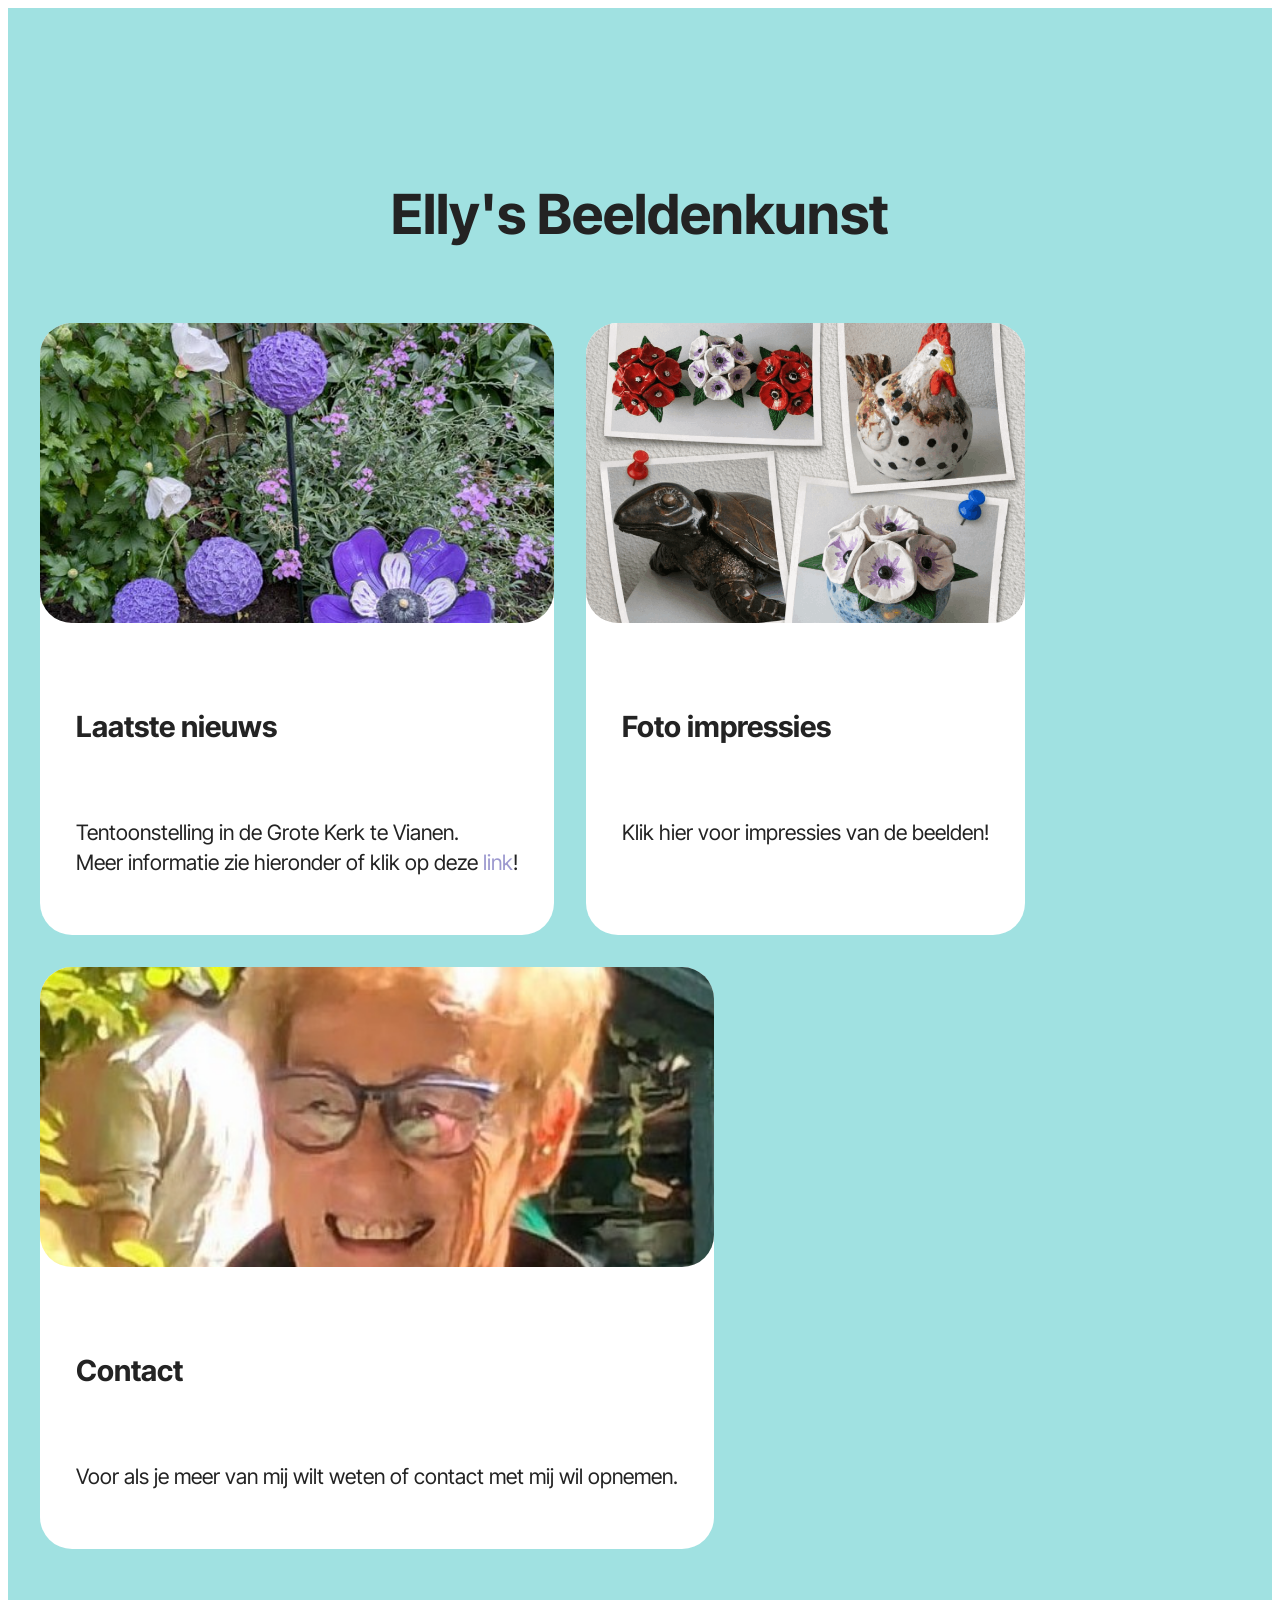
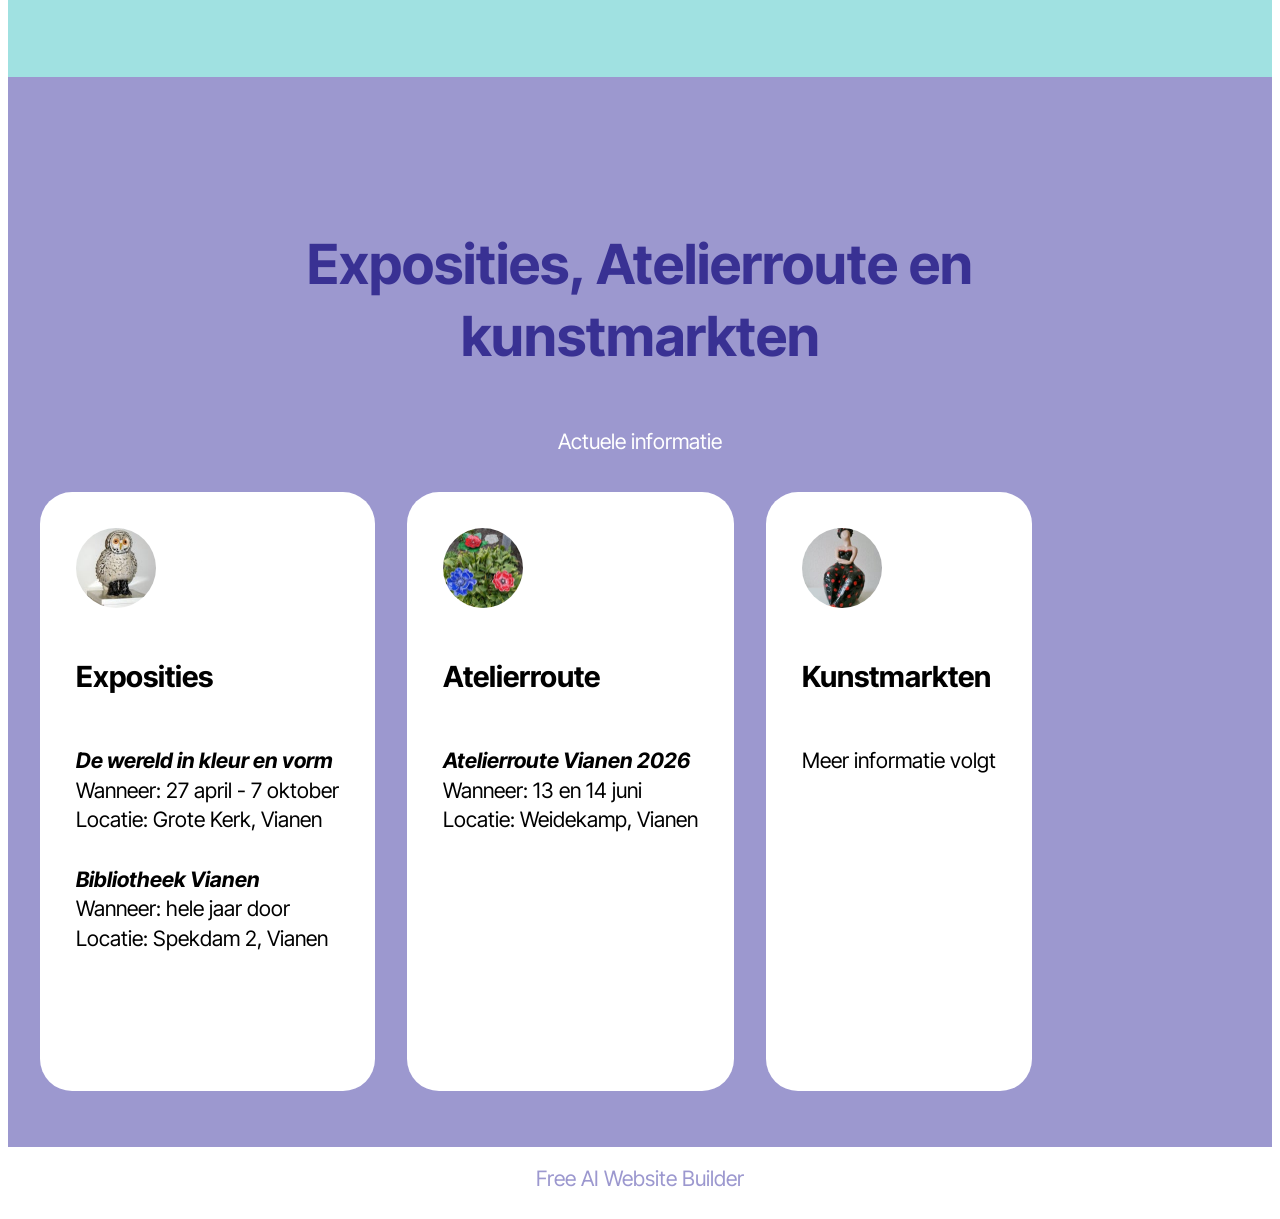
==== index.html @ 4d04e26e "ewebsite" ====
<!DOCTYPE html>
<html  >
<head>
  <!-- Site made with Mobirise Website Builder v6.1.12, https://mobirise.com -->
  <meta charset="UTF-8">
  <meta http-equiv="X-UA-Compatible" content="IE=edge">
  <meta name="generator" content="Mobirise v6.1.12, mobirise.com">
  <meta name="viewport" content="width=device-width, initial-scale=1, minimum-scale=1">
  <link rel="shortcut icon" href="assets/images/logo5.png" type="image/x-icon">
  <meta name="description" content="">
  
  
  <title>Home</title>
  <link rel="stylesheet" href="assets/bootstrap/css/bootstrap.min.css">
  <link rel="stylesheet" href="assets/theme/css/style.css">
  <link rel="preload" href="https://fonts.googleapis.com/css?family=Inter+Tight:100,200,300,400,500,600,700,800,900,100i,200i,300i,400i,500i,600i,700i,800i,900i&display=swap" as="style" onload="this.onload=null;this.rel='stylesheet'">
  <noscript><link rel="stylesheet" href="https://fonts.googleapis.com/css?family=Inter+Tight:100,200,300,400,500,600,700,800,900,100i,200i,300i,400i,500i,600i,700i,800i,900i&display=swap"></noscript>
  <link rel="preload" as="style" href="assets/mobirise/css/mbr-additional.css?v=zKpO6G"><link rel="stylesheet" href="assets/mobirise/css/mbr-additional.css?v=zKpO6G" type="text/css">

  
  
  
</head>
<body>
  
  <section data-bs-version="5.1" class="features6 start cid-vg1WbnvThh" id="features06-0">
	
	
	<div class="container">
		<div class="row justify-content-center">
			<div class="col-12 content-head">
				<div class="mbr-section-head mb-5">
					<h4 class="mbr-section-title mbr-fonts-style align-center mb-0 display-2">
						<strong>Elly's Beeldenkunst</strong></h4>
					
					
				</div>
			</div>
		</div>
		<div class="row">
			<div class="item features-image col-12 col-md-6 col-lg-4">
				<div class="item-wrapper">
					<div class="item-img">
						<img src="assets/images/lkdl9959-600x800.jpg" alt="Exposities, markten en kunstroutes">
					</div>
					<div class="item-content">
						<h5 class="item-title mbr-fonts-style display-5">
							<strong>Laatste nieuws</strong></h5>
						<p class="mbr-text mbr-fonts-style display-7">
							Tentoonstelling in de Grote Kerk te Vianen. <br>Meer informatie zie hieronder of klik op deze <a href="assets/files/Uitnodiging-tentoonstellingGroteKerkVianen2026.pdf" class="text-primary" target="_blank">link</a>!</p>
						
					</div>
				</div>
			</div>
			<div class="item features-image col-12 col-md-6 col-lg-4">
				<div class="item-wrapper">
					<div class="item-img">
						<a href="fotoimpressies.html"><img src="assets/images/collage-815x815.png" alt="Mobirise Website Builder"></a>
					</div>
					<div class="item-content">
						<h5 class="item-title mbr-fonts-style display-5">
							<strong>Foto impressies</strong></h5>
						<p class="mbr-text mbr-fonts-style display-7">
							Klik hier voor impressies van de beelden!</p>
						
					</div>
				</div>
			</div>
			<div class="item features-image col-12 col-md-6 col-lg-4">
				<div class="item-wrapper">
					<div class="item-img">
						<img src="assets/images/elly-1-746x1468.jpeg" alt="Mobirise Website Builder">
					</div>
					<div class="item-content">
						<h5 class="item-title mbr-fonts-style display-5">
							<strong>Contact</strong></h5>
						<p class="mbr-text mbr-fonts-style display-7">
							Voor als je meer van mij wilt weten of contact met mij wil opnemen.<br>
						</p>
						
					</div>
				</div>
			</div>
		</div>
	</div>
</section>

<section data-bs-version="5.1" class="features19 cid-vg1Wrm5xDN" id="features019-2">
	

	
	
	<div class="container">
		<div class="row justify-content-center">
			<div class="col-12 mb-5 content-head">
				<h3 class="mbr-section-title mbr-fonts-style align-center mb-0 display-2"><strong>Exposities, Atelierroute en kunstmarkten</strong></h3>
				<h5 class="mbr-section-subtitle mbr-fonts-style align-center mb-0 mt-4 display-7">Actuele informatie</h5>
			</div>
		</div>
		<div class="row">
			<div class="item features-without-image col-12 col-lg-4 item-mb">
				<div class="item-wrapper">
					<div class="card-box align-left">
						<div class="img-wrapper mb-3">
							<img class="" src="assets/images/uil-nieuw-20110731-1488414669-160x120.jpg" alt="Exposities">
						</div>
						<h5 class="card-title mbr-fonts-style display-5">
							<strong>Exposities</strong></h5>
						<p class="card-text mbr-fonts-style display-7"><strong><em>De wereld in kleur en vorm</em></strong><br>Wanneer: 27 april - 7 oktober<br>Locatie: Grote Kerk, Vianen<br><br><strong><em>Bibliotheek Vianen
</em></strong><br>Wanneer: hele jaar door<br>Locatie: Spekdam 2, Vianen</p>
					</div>
				</div>
			</div>
			<div class="item features-without-image col-12 col-lg-4 item-mb">
				<div class="item-wrapper">
					<div class="card-box align-left">
						<div class="img-wrapper mb-3">
							<img class="" src="assets/images/kfmj1728-160x213.jpg" alt="Atelierroute">
						</div>
						<h5 class="card-title mbr-fonts-style display-5">
							<strong>Atelierroute</strong></h5>
						<p class="card-text mbr-fonts-style display-7"><strong><em>
							Atelierroute Vianen 2026<br></em></strong>Wanneer: 13 en 14 juni<br>Locatie: Weidekamp, Vianen</p>
					</div>
				</div>
			</div>
			<div class="item features-without-image col-12 col-lg-4 item-mb">
				<div class="item-wrapper">
					<div class="card-box align-left">
						<div class="img-wrapper mb-3">
							<img class="" src="assets/images/2014-02-102010.40.00-1-160x206.jpg" alt="Kunstmarkten">
						</div>
						<h5 class="card-title mbr-fonts-style display-5">
							<strong>Kunstmarkten</strong></h5>
						<p class="card-text mbr-fonts-style display-7">Meer informatie volgt</p>
					</div>
				</div>
			</div>
		</div>
	</div>
</section><section class="display-7" style="padding: 0;align-items: center;justify-content: center;flex-wrap: wrap;    align-content: center;display: flex;position: relative;height: 4rem;"><a href="https://mobiri.se/" style="flex: 1 1;height: 4rem;position: absolute;width: 100%;z-index: 1;"><img alt="" style="height: 4rem;" src="[data-uri]"></a><p style="margin: 0;text-align: center;" class="display-7">&#8204;</p><a style="z-index:1" href="https://mobirise.com/builder/ai-website-builder.html">Free AI Website Builder</a></section><script src="assets/bootstrap/js/bootstrap.bundle.min.js"></script>  <script src="assets/smoothscroll/smooth-scroll.js"></script>  <script src="assets/ytplayer/index.js"></script>  <script src="assets/theme/js/script.js"></script>  
  
  
</body>
</html>
---- assets/theme/css/style.css ----
@charset "UTF-8";
section {
  background-color: #ffffff;
}

body {
  font-style: normal;
  line-height: 1.5;
  font-weight: 400;
  color: #232323;
  position: relative;
}

button {
  background-color: transparent;
  border-color: transparent;
}

.embla__button,
.carousel-control {
  background-color: #edefea !important;
  opacity: 0.8 !important;
  color: #464845 !important;
  border-color: #edefea !important;
}

.carousel .close,
.modalWindow .close {
  background-color: #edefea !important;
  color: #464845 !important;
  border-color: #edefea !important;
  opacity: 0.8 !important;
}

.carousel .close:hover,
.modalWindow .close:hover {
  opacity: 1 !important;
}

.carousel-indicators li {
  background-color: #edefea !important;
  border: 2px solid #464845 !important;
}

.carousel-indicators li:hover,
.carousel-indicators li:active {
  opacity: 0.8 !important;
}

.embla__button:hover,
.carousel-control:hover {
  background-color: #edefea !important;
  opacity: 1 !important;
}

.modalWindow-video-container {
  height: 80%;
}

section,
.container,
.container-fluid {
  position: relative;
  word-wrap: break-word;
}

a.mbr-iconfont:hover {
  text-decoration: none;
}

.article .lead p,
.article .lead ul,
.article .lead ol,
.article .lead pre,
.article .lead blockquote {
  margin-bottom: 0;
}

a {
  font-style: normal;
  font-weight: 400;
  cursor: pointer;
}
a, a:hover {
  text-decoration: none;
}

.mbr-section-title {
  font-style: normal;
  line-height: 1.3;
}

.mbr-section-subtitle {
  line-height: 1.3;
}

.mbr-text {
  font-style: normal;
  line-height: 1.7;
}

h1,
h2,
h3,
h4,
h5,
h6,
.display-1,
.display-2,
.display-4,
.display-5,
.display-7,
span,
p,
a {
  line-height: 1;
  word-break: break-word;
  word-wrap: break-word;
  font-weight: 400;
}

b,
strong {
  font-weight: bold;
}

input:-webkit-autofill, input:-webkit-autofill:hover, input:-webkit-autofill:focus, input:-webkit-autofill:active {
  transition-delay: 9999s;
  -webkit-transition-property: background-color, color;
  transition-property: background-color, color;
}

textarea[type=hidden] {
  display: none;
}

section {
  background-position: 50% 50%;
  background-repeat: no-repeat;
  background-size: cover;
}
section .mbr-background-video,
section .mbr-background-video-preview {
  position: absolute;
  bottom: 0;
  left: 0;
  right: 0;
  top: 0;
}

.hidden {
  visibility: hidden;
}

.mbr-z-index20 {
  z-index: 20;
}

/*! Base colors */
.mbr-white {
  color: #ffffff;
}

.mbr-black {
  color: #111111;
}

.mbr-bg-white {
  background-color: #ffffff;
}

.mbr-bg-black {
  background-color: #000000;
}

/*! Text-aligns */
.align-left {
  text-align: left;
}

.align-center {
  text-align: center;
}

.align-right {
  text-align: right;
}

/*! Font-weight  */
.mbr-light {
  font-weight: 300;
}

.mbr-regular {
  font-weight: 400;
}

.mbr-semibold {
  font-weight: 500;
}

.mbr-bold {
  font-weight: 700;
}

/*! Media  */
.media-content {
  flex-basis: 100%;
}

.media-container-row {
  display: flex;
  flex-direction: row;
  flex-wrap: wrap;
  justify-content: center;
  align-content: center;
  align-items: start;
}
.media-container-row .media-size-item {
  width: 400px;
}

.media-container-column {
  display: flex;
  flex-direction: column;
  flex-wrap: wrap;
  justify-content: center;
  align-content: center;
  align-items: stretch;
}
.media-container-column > * {
  width: 100%;
}

@media (min-width: 992px) {
  .media-container-row {
    flex-wrap: nowrap;
  }
}
figure {
  margin-bottom: 0;
  overflow: hidden;
}

figure[mbr-media-size] {
  transition: width 0.1s;
}

img,
iframe {
  display: block;
  width: 100%;
}

.card {
  background-color: transparent;
  border: none;
}

.card-box {
  width: 100%;
}

.card-img {
  text-align: center;
  flex-shrink: 0;
  -webkit-flex-shrink: 0;
}

.media {
  max-width: 100%;
  margin: 0 auto;
}

.mbr-figure {
  align-self: center;
}

.media-container > div {
  max-width: 100%;
}

.mbr-figure img,
.card-img img {
  width: 100%;
}

@media (max-width: 991px) {
  .media-size-item {
    width: auto !important;
  }
  .media {
    width: auto;
  }
  .mbr-figure {
    width: 100% !important;
  }
}
/*! Buttons */
.mbr-section-btn {
  margin-left: -0.6rem;
  margin-right: -0.6rem;
  font-size: 0;
}

.btn {
  font-weight: 600;
  border-width: 1px;
  font-style: normal;
  margin: 0.6rem 0.6rem;
  white-space: normal;
  transition: all 0.2s ease-in-out;
  display: inline-flex;
  align-items: center;
  justify-content: center;
  word-break: break-word;
}

.btn-sm {
  font-weight: 600;
  letter-spacing: 0px;
  transition: all 0.3s ease-in-out;
}

.btn-md {
  font-weight: 600;
  letter-spacing: 0px;
  transition: all 0.3s ease-in-out;
}

.btn-lg {
  font-weight: 600;
  letter-spacing: 0px;
  transition: all 0.3s ease-in-out;
}

.btn-form {
  margin: 0;
}
.btn-form:hover {
  cursor: pointer;
}

nav .mbr-section-btn {
  margin-left: 0rem;
  margin-right: 0rem;
}

/*! Btn icon margin */
.btn .mbr-iconfont,
.btn.btn-sm .mbr-iconfont {
  order: 1;
  cursor: pointer;
  margin-left: 0.5rem;
  vertical-align: sub;
}

.btn.btn-md .mbr-iconfont,
.btn.btn-md .mbr-iconfont {
  margin-left: 0.8rem;
}

.mbr-regular {
  font-weight: 400;
}

.mbr-semibold {
  font-weight: 500;
}

.mbr-bold {
  font-weight: 700;
}

[type=submit] {
  -webkit-appearance: none;
}

/*! Full-screen */
.mbr-fullscreen .mbr-overlay {
  min-height: 100vh;
}

.mbr-fullscreen {
  display: flex;
  display: -moz-flex;
  display: -ms-flex;
  display: -o-flex;
  align-items: center;
  min-height: 100vh;
  padding-top: 3rem;
  padding-bottom: 3rem;
}

/*! Map */
.map {
  height: 25rem;
  position: relative;
}
.map iframe {
  width: 100%;
  height: 100%;
}

/*! Scroll to top arrow */
.mbr-arrow-up {
  bottom: 25px;
  right: 90px;
  position: fixed;
  text-align: right;
  z-index: 5000;
  color: #ffffff;
  font-size: 22px;
}

.mbr-arrow-up a {
  background: rgba(0, 0, 0, 0.2);
  border-radius: 50%;
  color: #fff;
  display: inline-block;
  height: 60px;
  width: 60px;
  border: 2px solid #fff;
  outline-style: none !important;
  position: relative;
  text-decoration: none;
  transition: all 0.3s ease-in-out;
  cursor: pointer;
  text-align: center;
}
.mbr-arrow-up a:hover {
  background-color: rgba(0, 0, 0, 0.4);
}
.mbr-arrow-up a i {
  line-height: 60px;
}

.mbr-arrow-up-icon {
  display: block;
  color: #fff;
}

.mbr-arrow-up-icon::before {
  content: "›";
  display: inline-block;
  font-family: serif;
  font-size: 22px;
  line-height: 1;
  font-style: normal;
  position: relative;
  top: 6px;
  left: -4px;
  transform: rotate(-90deg);
}

/*! Arrow Down */
.mbr-arrow {
  position: absolute;
  bottom: 45px;
  left: 50%;
  width: 60px;
  height: 60px;
  cursor: pointer;
  background-color: rgba(80, 80, 80, 0.5);
  border-radius: 50%;
  transform: translateX(-50%);
}
@media (max-width: 767px) {
  .mbr-arrow {
    display: none;
  }
}
.mbr-arrow > a {
  display: inline-block;
  text-decoration: none;
  outline-style: none;
  animation: arrowdown 1.7s ease-in-out infinite;
  color: #ffffff;
}
.mbr-arrow > a > i {
  position: absolute;
  top: -2px;
  left: 15px;
  font-size: 2rem;
}

#scrollToTop a i::before {
  content: "";
  position: absolute;
  display: block;
  border-bottom: 2.5px solid #fff;
  border-left: 2.5px solid #fff;
  width: 27.8%;
  height: 27.8%;
  left: 50%;
  top: 51%;
  transform: translateY(-30%) translateX(-50%) rotate(135deg);
}

@keyframes arrowdown {
  0% {
    transform: translateY(0px);
  }
  50% {
    transform: translateY(-5px);
  }
  100% {
    transform: translateY(0px);
  }
}
@media (max-width: 500px) {
  .mbr-arrow-up {
    left: 0;
    right: 0;
    text-align: center;
  }
}
/*Gradients animation*/
@keyframes gradient-animation {
  from {
    background-position: 0% 100%;
    animation-timing-function: ease-in-out;
  }
  to {
    background-position: 100% 0%;
    animation-timing-function: ease-in-out;
  }
}
.bg-gradient {
  background-size: 200% 200%;
  animation: gradient-animation 5s infinite alternate;
  -webkit-animation: gradient-animation 5s infinite alternate;
}

.menu .navbar-brand {
  display: -webkit-flex;
}
.menu .navbar-brand span {
  display: flex;
  display: -webkit-flex;
}
.menu .navbar-brand .navbar-caption-wrap {
  display: -webkit-flex;
}
.menu .navbar-brand .navbar-logo img {
  display: -webkit-flex;
  width: auto;
}
@media (min-width: 768px) and (max-width: 991px) {
  .menu .navbar-toggleable-sm .navbar-nav {
    display: -ms-flexbox;
  }
}
@media (max-width: 991px) {
  .menu .navbar-collapse {
    max-height: 93.5vh;
  }
  .menu .navbar-collapse.show {
    overflow: auto;
  }
}
@media (min-width: 992px) {
  .menu .navbar-nav.nav-dropdown {
    display: -webkit-flex;
  }
  .menu .navbar-toggleable-sm .navbar-collapse {
    display: -webkit-flex !important;
  }
  .menu .collapsed .navbar-collapse {
    max-height: 93.5vh;
  }
  .menu .collapsed .navbar-collapse.show {
    overflow: auto;
  }
}
@media (max-width: 767px) {
  .menu .navbar-collapse {
    max-height: 80vh;
  }
}

.nav-link .mbr-iconfont {
  margin-right: 0.5rem;
}

.navbar {
  display: -webkit-flex;
  -webkit-flex-wrap: wrap;
  -webkit-align-items: center;
  -webkit-justify-content: space-between;
}

.navbar-collapse {
  -webkit-flex-basis: 100%;
  -webkit-flex-grow: 1;
  -webkit-align-items: center;
}

.nav-dropdown .link {
  padding: 0.667em 1.667em !important;
  margin: 0 !important;
}

.nav {
  display: -webkit-flex;
  -webkit-flex-wrap: wrap;
}

.row {
  display: -webkit-flex;
  -webkit-flex-wrap: wrap;
}

.justify-content-center {
  -webkit-justify-content: center;
}

.form-inline {
  display: -webkit-flex;
}

.card-wrapper {
  -webkit-flex: 1;
}

.carousel-control {
  z-index: 10;
  display: -webkit-flex;
}

.carousel-controls {
  display: -webkit-flex;
}

.media {
  display: -webkit-flex;
}

.form-group:focus {
  outline: none;
}

.jq-selectbox__select {
  padding: 7px 0;
  position: relative;
}

.jq-selectbox__dropdown {
  overflow: hidden;
  border-radius: 10px;
  position: absolute;
  top: 100%;
  left: 0 !important;
  width: 100% !important;
}

.jq-selectbox__trigger-arrow {
  right: 0;
  transform: translateY(-50%);
}

.jq-selectbox li {
  padding: 1.07em 0.5em;
}

input[type=range] {
  padding-left: 0 !important;
  padding-right: 0 !important;
}

.modal-dialog,
.modal-content {
  height: 100%;
}

.modal-dialog .carousel-inner {
  height: calc(100vh - 1.75rem);
}
@media (max-width: 575px) {
  .modal-dialog .carousel-inner {
    height: calc(100vh - 1rem);
  }
}

.carousel-item {
  text-align: center;
}

.carousel-item img {
  margin: auto;
}

.navbar-toggler {
  align-self: flex-start;
  padding: 0.25rem 0.75rem;
  font-size: 1.25rem;
  line-height: 1;
  background: transparent;
  border: 1px solid transparent;
  border-radius: 0.25rem;
}

.navbar-toggler:focus,
.navbar-toggler:hover {
  text-decoration: none;
  box-shadow: none;
}

.navbar-toggler-icon {
  display: inline-block;
  width: 1.5em;
  height: 1.5em;
  vertical-align: middle;
  content: "";
  background: no-repeat center center;
  background-size: 100% 100%;
}

.navbar-toggler-left {
  position: absolute;
  left: 1rem;
}

.navbar-toggler-right {
  position: absolute;
  right: 1rem;
}

.card-img {
  width: auto;
}

.menu .navbar.collapsed:not(.beta-menu) {
  flex-direction: column;
}

.carousel-item.active,
.carousel-item-next,
.carousel-item-prev {
  display: flex;
}

.note-air-layout .dropup .dropdown-menu,
.note-air-layout .navbar-fixed-bottom .dropdown .dropdown-menu {
  bottom: initial !important;
}

html,
body {
  height: auto;
  min-height: 100vh;
}

.dropup .dropdown-toggle::after {
  display: none;
}

.form-asterisk {
  font-family: initial;
  position: absolute;
  top: -2px;
  font-weight: normal;
}

.form-control-label {
  position: relative;
  cursor: pointer;
  margin-bottom: 0.357em;
  padding: 0;
}

.alert {
  color: #ffffff;
  border-radius: 0;
  border: 0;
  font-size: 1.1rem;
  line-height: 1.5;
  margin-bottom: 1.875rem;
  padding: 1.25rem;
  position: relative;
  text-align: center;
}
.alert.alert-form::after {
  background-color: inherit;
  bottom: -7px;
  content: "";
  display: block;
  height: 14px;
  left: 50%;
  margin-left: -7px;
  position: absolute;
  transform: rotate(45deg);
  width: 14px;
}

.form-control {
  background-color: #ffffff;
  background-clip: border-box;
  color: #232323;
  line-height: 1rem !important;
  height: auto;
  padding: 1.2rem 2rem;
  transition: border-color 0.25s ease 0s;
  border: 1px solid transparent !important;
  border-radius: 4px;
  box-shadow: rgba(0, 0, 0, 0.07) 0px 1px 1px 0px, rgba(0, 0, 0, 0.07) 0px 1px 3px 0px, rgba(0, 0, 0, 0.03) 0px 0px 0px 1px;
}
.form-active .form-control:invalid {
  border-color: red;
}

.row > * {
  padding-right: 1rem;
  padding-left: 1rem;
}

form .row {
  margin-left: -0.6rem;
  margin-right: -0.6rem;
}
form .row [class*=col] {
  padding-left: 0.6rem;
  padding-right: 0.6rem;
}

form .mbr-section-btn {
  padding-left: 0.6rem;
  padding-right: 0.6rem;
}

form .form-check-input {
  margin-top: 0.5;
}

textarea.form-control {
  line-height: 1.5rem !important;
}

.form-group {
  margin-bottom: 1.2rem;
}

.form-control,
form .btn {
  min-height: 48px;
}

.gdpr-block label span.textGDPR input[name=gdpr] {
  top: 7px;
}

.form-control:focus {
  box-shadow: none;
}

:focus {
  outline: none;
}

.mbr-overlay {
  background-color: #000;
  bottom: 0;
  left: 0;
  opacity: 0.5;
  position: absolute;
  right: 0;
  top: 0;
  z-index: 0;
  pointer-events: none;
}

blockquote {
  font-style: italic;
  padding: 3rem;
  font-size: 1.09rem;
  position: relative;
  border-left: 3px solid;
}

ul,
ol,
pre,
blockquote {
  margin-bottom: 2.3125rem;
}

.mt-4 {
  margin-top: 2rem !important;
}

.mb-4 {
  margin-bottom: 2rem !important;
}

.container,
.container-fluid {
  padding-left: 16px;
  padding-right: 16px;
}

.row {
  margin-left: -16px;
  margin-right: -16px;
}
.row > [class*=col] {
  padding-left: 16px;
  padding-right: 16px;
}

@media (min-width: 992px) {
  .container-fluid {
    padding-left: 32px;
    padding-right: 32px;
  }
}
@media (max-width: 991px) {
  .mbr-container {
    padding-left: 16px;
    padding-right: 16px;
  }
}
.app-video-wrapper > img {
  opacity: 1;
}

.app-video-wrapper {
  background: transparent;
}

.item {
  position: relative;
}

.dropdown-menu .dropdown-menu {
  left: 100%;
}

.dropdown-item + .dropdown-menu {
  display: none;
}

.dropdown-item:hover + .dropdown-menu,
.dropdown-menu:hover {
  display: block;
}

@media (min-aspect-ratio: 16/9) {
  .mbr-video-foreground {
    height: 300% !important;
    top: -100% !important;
  }
}
@media (max-aspect-ratio: 16/9) {
  .mbr-video-foreground {
    width: 300% !important;
    left: -100% !important;
  }
}.engine {
	position: absolute;
	text-indent: -2400px;
	text-align: center;
	padding: 0;
	top: 0;
	left: -2400px;
}
---- assets/mobirise/css/mbr-additional.css ----
.btn {
  border-width: 2px;
}
img,
.card-wrap,
.card-wrapper,
.video-wrapper,
.mbr-figure iframe,
.google-map iframe,
.slide-content,
.plan,
.card,
.item-wrapper,
.item-wrapper .mbr-overlay {
  border-radius: 2rem !important;
}
.video-wrapper {
  overflow: hidden;
}
body {
  font-family: Inter Tight;
}
.display-1 {
  font-family: 'Inter Tight', sans-serif;
  font-size: 5rem;
  line-height: 1;
}
.display-1 > .mbr-iconfont {
  font-size: 6.25rem;
}
.display-2 {
  font-family: 'Inter Tight', sans-serif;
  font-size: 4rem;
  line-height: 1;
}
.display-2 > .mbr-iconfont {
  font-size: 5rem;
}
.display-4 {
  font-family: 'Inter Tight', sans-serif;
  font-size: 1.4rem;
  line-height: 1.5;
}
.display-4 > .mbr-iconfont {
  font-size: 1.75rem;
}
.display-5 {
  font-family: 'Inter Tight', sans-serif;
  font-size: 2rem;
  line-height: 1.5;
}
.display-5 > .mbr-iconfont {
  font-size: 2.5rem;
}
.display-7 {
  font-family: 'Inter Tight', sans-serif;
  font-size: 1.4rem;
  line-height: 1.3;
}
.display-7 > .mbr-iconfont {
  font-size: 1.75rem;
}
/* ---- Fluid typography for mobile devices ---- */
/* 1.4 - font scale ratio ( bootstrap == 1.42857 ) */
/* 100vw - current viewport width */
/* (48 - 20)  48 == 48rem == 768px, 20 == 20rem == 320px(minimal supported viewport) */
/* 0.65 - min scale variable, may vary */
@media (max-width: 992px) {
  .display-1 {
    font-size: 4rem;
  }
}
@media (max-width: 768px) {
  .display-1 {
    font-size: 3.5rem;
    font-size: calc( 2.4rem + (5 - 2.4) * ((100vw - 20rem) / (48 - 20)));
    line-height: calc( 1.1 * (2.4rem + (5 - 2.4) * ((100vw - 20rem) / (48 - 20))));
  }
  .display-2 {
    font-size: 3.2rem;
    font-size: calc( 2.05rem + (4 - 2.05) * ((100vw - 20rem) / (48 - 20)));
    line-height: calc( 1.3 * (2.05rem + (4 - 2.05) * ((100vw - 20rem) / (48 - 20))));
  }
  .display-4 {
    font-size: 1.12rem;
    font-size: calc( 1.14rem + (1.4 - 1.14) * ((100vw - 20rem) / (48 - 20)));
    line-height: calc( 1.4 * (1.14rem + (1.4 - 1.14) * ((100vw - 20rem) / (48 - 20))));
  }
  .display-5 {
    font-size: 1.6rem;
    font-size: calc( 1.35rem + (2 - 1.35) * ((100vw - 20rem) / (48 - 20)));
    line-height: calc( 1.4 * (1.35rem + (2 - 1.35) * ((100vw - 20rem) / (48 - 20))));
  }
  .display-7 {
    font-size: 1.12rem;
    font-size: calc( 1.14rem + (1.4 - 1.14) * ((100vw - 20rem) / (48 - 20)));
    line-height: calc( 1.4 * (1.14rem + (1.4 - 1.14) * ((100vw - 20rem) / (48 - 20))));
  }
}
@media (min-width: 992px) and (max-width: 1400px) {
  .display-1 {
    font-size: 3.5rem;
    font-size: calc( 2.4rem + (5 - 2.4) * ((100vw - 62rem) / (87 - 62)));
    line-height: calc( 1.1 * (2.4rem + (5 - 2.4) * ((100vw - 62rem) / (87 - 62))));
  }
  .display-2 {
    font-size: 3.2rem;
    font-size: calc( 2.05rem + (4 - 2.05) * ((100vw - 62rem) / (87 - 62)));
    line-height: calc( 1.3 * (2.05rem + (4 - 2.05) * ((100vw - 62rem) / (87 - 62))));
  }
  .display-4 {
    font-size: 1.12rem;
    font-size: calc( 1.14rem + (1.4 - 1.14) * ((100vw - 62rem) / (87 - 62)));
    line-height: calc( 1.4 * (1.14rem + (1.4 - 1.14) * ((100vw - 62rem) / (87 - 62))));
  }
  .display-5 {
    font-size: 1.6rem;
    font-size: calc( 1.35rem + (2 - 1.35) * ((100vw - 62rem) / (87 - 62)));
    line-height: calc( 1.4 * (1.35rem + (2 - 1.35) * ((100vw - 62rem) / (87 - 62))));
  }
  .display-7 {
    font-size: 1.12rem;
    font-size: calc( 1.14rem + (1.4 - 1.14) * ((100vw - 62rem) / (87 - 62)));
    line-height: calc( 1.4 * (1.14rem + (1.4 - 1.14) * ((100vw - 62rem) / (87 - 62))));
  }
}
/* Buttons */
.btn {
  padding: 1.25rem 2rem;
  border-radius: 4px;
}
@media (max-width: 767px) {
  .btn {
    padding: 0.75rem 1.5rem;
  }
}
.btn-sm {
  padding: 0.6rem 1.2rem;
  border-radius: 4px;
}
.btn-md {
  padding: 0.6rem 1.2rem;
  border-radius: 4px;
}
.btn-lg {
  padding: 1.25rem 2rem;
  border-radius: 4px;
}
.bg-primary {
  background-color: #9c98cf !important;
}
.bg-success {
  background-color: #3a341c !important;
}
.bg-info {
  background-color: #320707 !important;
}
.bg-warning {
  background-color: #a0e2e1 !important;
}
.bg-danger {
  background-color: #ffea64 !important;
}
.btn-primary,
.btn-primary:active {
  background-color: #9c98cf !important;
  border-color: #9c98cf !important;
  color: #ffffff !important;
  box-shadow: none;
}
.btn-primary:hover,
.btn-primary:focus,
.btn-primary.focus,
.btn-primary.active {
  color: inherit;
  background-color: #bdbbdf !important;
  border-color: #bdbbdf !important;
  box-shadow: none;
}
.btn-primary.disabled,
.btn-primary:disabled {
  color: #ffffff !important;
  background-color: #bdbbdf !important;
  border-color: #bdbbdf !important;
}
.btn-secondary,
.btn-secondary:active {
  background-color: #ffd7ef !important;
  border-color: #ffd7ef !important;
  color: #d70081 !important;
  box-shadow: none;
}
.btn-secondary:hover,
.btn-secondary:focus,
.btn-secondary.focus,
.btn-secondary.active {
  color: inherit;
  background-color: #ffffff !important;
  border-color: #ffffff !important;
  box-shadow: none;
}
.btn-secondary.disabled,
.btn-secondary:disabled {
  color: #d70081 !important;
  background-color: #ffffff !important;
  border-color: #ffffff !important;
}
.btn-info,
.btn-info:active {
  background-color: #320707 !important;
  border-color: #320707 !important;
  color: #ffffff !important;
  box-shadow: none;
}
.btn-info:hover,
.btn-info:focus,
.btn-info.focus,
.btn-info.active {
  color: inherit;
  background-color: #5f0d0d !important;
  border-color: #5f0d0d !important;
  box-shadow: none;
}
.btn-info.disabled,
.btn-info:disabled {
  color: #ffffff !important;
  background-color: #5f0d0d !important;
  border-color: #5f0d0d !important;
}
.btn-success,
.btn-success:active {
  background-color: #3a341c !important;
  border-color: #3a341c !important;
  color: #ffffff !important;
  box-shadow: none;
}
.btn-success:hover,
.btn-success:focus,
.btn-success.focus,
.btn-success.active {
  color: inherit;
  background-color: #5c532d !important;
  border-color: #5c532d !important;
  box-shadow: none;
}
.btn-success.disabled,
.btn-success:disabled {
  color: #ffffff !important;
  background-color: #5c532d !important;
  border-color: #5c532d !important;
}
.btn-warning,
.btn-warning:active {
  background-color: #a0e2e1 !important;
  border-color: #a0e2e1 !important;
  color: #1f6463 !important;
  box-shadow: none;
}
.btn-warning:hover,
.btn-warning:focus,
.btn-warning.focus,
.btn-warning.active {
  color: inherit;
  background-color: #c7eeed !important;
  border-color: #c7eeed !important;
  box-shadow: none;
}
.btn-warning.disabled,
.btn-warning:disabled {
  color: #1f6463 !important;
  background-color: #c7eeed !important;
  border-color: #c7eeed !important;
}
.btn-danger,
.btn-danger:active {
  background-color: #ffea64 !important;
  border-color: #ffea64 !important;
  color: #645600 !important;
  box-shadow: none;
}
.btn-danger:hover,
.btn-danger:focus,
.btn-danger.focus,
.btn-danger.active {
  color: inherit;
  background-color: #fff197 !important;
  border-color: #fff197 !important;
  box-shadow: none;
}
.btn-danger.disabled,
.btn-danger:disabled {
  color: #645600 !important;
  background-color: #fff197 !important;
  border-color: #fff197 !important;
}
.btn-white,
.btn-white:active {
  background-color: #eff0ec !important;
  border-color: #eff0ec !important;
  color: #757b62 !important;
  box-shadow: none;
}
.btn-white:hover,
.btn-white:focus,
.btn-white.focus,
.btn-white.active {
  color: inherit;
  background-color: #ffffff !important;
  border-color: #ffffff !important;
  box-shadow: none;
}
.btn-white.disabled,
.btn-white:disabled {
  color: #757b62 !important;
  background-color: #ffffff !important;
  border-color: #ffffff !important;
}
.btn-black,
.btn-black:active {
  background-color: #232323 !important;
  border-color: #232323 !important;
  color: #ffffff !important;
  box-shadow: none;
}
.btn-black:hover,
.btn-black:focus,
.btn-black.focus,
.btn-black.active {
  color: inherit;
  background-color: #3d3d3d !important;
  border-color: #3d3d3d !important;
  box-shadow: none;
}
.btn-black.disabled,
.btn-black:disabled {
  color: #ffffff !important;
  background-color: #3d3d3d !important;
  border-color: #3d3d3d !important;
}
.btn-primary-outline,
.btn-primary-outline:active {
  background-color: transparent !important;
  border-color: #9c98cf;
  color: #9c98cf;
}
.btn-primary-outline:hover,
.btn-primary-outline:focus,
.btn-primary-outline.focus,
.btn-primary-outline.active {
  color: #635db3 !important;
  background-color: transparent !important;
  border-color: #635db3 !important;
  box-shadow: none !important;
}
.btn-primary-outline.disabled,
.btn-primary-outline:disabled {
  color: #ffffff !important;
  background-color: #9c98cf !important;
  border-color: #9c98cf !important;
}
.btn-secondary-outline,
.btn-secondary-outline:active {
  background-color: transparent !important;
  border-color: #ffd7ef;
  color: #ffd7ef;
}
.btn-secondary-outline:hover,
.btn-secondary-outline:focus,
.btn-secondary-outline.focus,
.btn-secondary-outline.active {
  color: #ff80cc !important;
  background-color: transparent !important;
  border-color: #ff80cc !important;
  box-shadow: none !important;
}
.btn-secondary-outline.disabled,
.btn-secondary-outline:disabled {
  color: #d70081 !important;
  background-color: #ffd7ef !important;
  border-color: #ffd7ef !important;
}
.btn-info-outline,
.btn-info-outline:active {
  background-color: transparent !important;
  border-color: #320707;
  color: #320707;
}
.btn-info-outline:hover,
.btn-info-outline:focus,
.btn-info-outline.focus,
.btn-info-outline.active {
  color: #000000 !important;
  background-color: transparent !important;
  border-color: #000000 !important;
  box-shadow: none !important;
}
.btn-info-outline.disabled,
.btn-info-outline:disabled {
  color: #ffffff !important;
  background-color: #320707 !important;
  border-color: #320707 !important;
}
.btn-success-outline,
.btn-success-outline:active {
  background-color: transparent !important;
  border-color: #3a341c;
  color: #3a341c;
}
.btn-success-outline:hover,
.btn-success-outline:focus,
.btn-success-outline.focus,
.btn-success-outline.active {
  color: #000000 !important;
  background-color: transparent !important;
  border-color: #000000 !important;
  box-shadow: none !important;
}
.btn-success-outline.disabled,
.btn-success-outline:disabled {
  color: #ffffff !important;
  background-color: #3a341c !important;
  border-color: #3a341c !important;
}
.btn-warning-outline,
.btn-warning-outline:active {
  background-color: transparent !important;
  border-color: #a0e2e1;
  color: #a0e2e1;
}
.btn-warning-outline:hover,
.btn-warning-outline:focus,
.btn-warning-outline.focus,
.btn-warning-outline.active {
  color: #5ececc !important;
  background-color: transparent !important;
  border-color: #5ececc !important;
  box-shadow: none !important;
}
.btn-warning-outline.disabled,
.btn-warning-outline:disabled {
  color: #1f6463 !important;
  background-color: #a0e2e1 !important;
  border-color: #a0e2e1 !important;
}
.btn-danger-outline,
.btn-danger-outline:active {
  background-color: transparent !important;
  border-color: #ffea64;
  color: #ffea64;
}
.btn-danger-outline:hover,
.btn-danger-outline:focus,
.btn-danger-outline.focus,
.btn-danger-outline.active {
  color: #ffde0d !important;
  background-color: transparent !important;
  border-color: #ffde0d !important;
  box-shadow: none !important;
}
.btn-danger-outline.disabled,
.btn-danger-outline:disabled {
  color: #645600 !important;
  background-color: #ffea64 !important;
  border-color: #ffea64 !important;
}
.btn-black-outline,
.btn-black-outline:active {
  background-color: transparent !important;
  border-color: #232323;
  color: #232323;
}
.btn-black-outline:hover,
.btn-black-outline:focus,
.btn-black-outline.focus,
.btn-black-outline.active {
  color: #000000 !important;
  background-color: transparent !important;
  border-color: #000000 !important;
  box-shadow: none !important;
}
.btn-black-outline.disabled,
.btn-black-outline:disabled {
  color: #ffffff !important;
  background-color: #232323 !important;
  border-color: #232323 !important;
}
.btn-white-outline,
.btn-white-outline:active {
  background-color: transparent !important;
  border-color: #fafafa;
  color: #fafafa;
}
.btn-white-outline:hover,
.btn-white-outline:focus,
.btn-white-outline.focus,
.btn-white-outline.active {
  color: #cfcfcf !important;
  background-color: transparent !important;
  border-color: #cfcfcf !important;
  box-shadow: none !important;
}
.btn-white-outline.disabled,
.btn-white-outline:disabled {
  color: #7a7a7a !important;
  background-color: #fafafa !important;
  border-color: #fafafa !important;
}
.text-primary {
  color: #9c98cf !important;
}
.text-secondary {
  color: #ffd7ef !important;
}
.text-success {
  color: #3a341c !important;
}
.text-info {
  color: #320707 !important;
}
.text-warning {
  color: #a0e2e1 !important;
}
.text-danger {
  color: #ffea64 !important;
}
.text-white {
  color: #fafafa !important;
}
.text-black {
  color: #232323 !important;
}
a.text-primary:hover,
a.text-primary:focus,
a.text-primary.active {
  color: #5952af !important;
}
a.text-secondary:hover,
a.text-secondary:focus,
a.text-secondary.active {
  color: #ff71c6 !important;
}
a.text-success:hover,
a.text-success:focus,
a.text-success.active {
  color: #000000 !important;
}
a.text-info:hover,
a.text-info:focus,
a.text-info.active {
  color: #000000 !important;
}
a.text-warning:hover,
a.text-warning:focus,
a.text-warning.active {
  color: #52cac8 !important;
}
a.text-danger:hover,
a.text-danger:focus,
a.text-danger.active {
  color: #fddb00 !important;
}
a.text-white:hover,
a.text-white:focus,
a.text-white.active {
  color: #c7c7c7 !important;
}
a.text-black:hover,
a.text-black:focus,
a.text-black.active {
  color: #000000 !important;
}
a[class*="text-"]:not(.nav-link):not(.dropdown-item):not([role]):not(.navbar-caption) {
  position: relative;
  background-image: transparent;
  background-size: 10000px 2px;
  background-repeat: no-repeat;
  background-position: 0px 1.2em;
  background-position: -10000px 1.2em;
}
a[class*="text-"]:not(.nav-link):not(.dropdown-item):not([role]):not(.navbar-caption):hover {
  transition: background-position 2s ease-in-out;
  background-image: linear-gradient(currentColor 50%, currentColor 50%);
  background-position: 0px 1.2em;
}
.nav-tabs .nav-link.active {
  color: #9c98cf;
}
.nav-tabs .nav-link:not(.active) {
  color: #232323;
}
.alert-success {
  background-color: #70c770;
}
.alert-info {
  background-color: #320707;
}
.alert-warning {
  background-color: #a0e2e1;
}
.alert-danger {
  background-color: #ffea64;
}
.mbr-section-btn .btn:not(.btn-form) {
  border-radius: 100px;
}
.mbr-gallery-filter li a {
  border-radius: 100px !important;
}
.mbr-gallery-filter li.active .btn {
  background-color: #9c98cf;
  border-color: #9c98cf;
  color: #ffffff;
}
.mbr-gallery-filter li.active .btn:focus {
  box-shadow: none;
}
.nav-tabs .nav-link {
  border-radius: 100px !important;
}
a,
a:hover {
  color: #9c98cf;
}
.mbr-plan-header.bg-primary .mbr-plan-subtitle,
.mbr-plan-header.bg-primary .mbr-plan-price-desc {
  color: #ffffff;
}
.mbr-plan-header.bg-success .mbr-plan-subtitle,
.mbr-plan-header.bg-success .mbr-plan-price-desc {
  color: #c0b27c;
}
.mbr-plan-header.bg-info .mbr-plan-subtitle,
.mbr-plan-header.bg-info .mbr-plan-price-desc {
  color: #f3abab;
}
.mbr-plan-header.bg-warning .mbr-plan-subtitle,
.mbr-plan-header.bg-warning .mbr-plan-price-desc {
  color: #ffffff;
}
.mbr-plan-header.bg-danger .mbr-plan-subtitle,
.mbr-plan-header.bg-danger .mbr-plan-price-desc {
  color: #ffffff;
}
/* Scroll to top button*/
.scrollToTop_wraper {
  display: none;
}
.form-control {
  font-family: 'Inter Tight', sans-serif;
  font-size: 1.4rem;
  line-height: 1.3;
  font-weight: 400;
  border-radius: 40px !important;
}
.form-control > .mbr-iconfont {
  font-size: 1.75rem;
}
.form-control:hover,
.form-control:focus {
  box-shadow: rgba(0, 0, 0, 0.07) 0px 1px 1px 0px, rgba(0, 0, 0, 0.07) 0px 1px 3px 0px, rgba(0, 0, 0, 0.03) 0px 0px 0px 1px;
  border-color: #9c98cf !important;
}
.form-control:-webkit-input-placeholder {
  font-family: 'Inter Tight', sans-serif;
  font-size: 1.4rem;
  line-height: 1.3;
  font-weight: 400;
}
.form-control:-webkit-input-placeholder > .mbr-iconfont {
  font-size: 1.75rem;
}
blockquote {
  border-color: #9c98cf;
}
/* Forms */
.mbr-form .input-group-btn .btn {
  border-radius: 100px !important;
}
.mbr-form .input-group-btn .btn:hover {
  box-shadow: 0 10px 40px 0 rgba(0, 0, 0, 0.2);
}
.mbr-form .input-group-btn button[type="submit"] {
  border-radius: 100px !important;
  padding: 1rem 3rem;
}
.mbr-form .input-group-btn button[type="submit"]:hover {
  box-shadow: 0 10px 40px 0 rgba(0, 0, 0, 0.2);
}
.jq-selectbox li:hover,
.jq-selectbox li.selected {
  background-color: #9c98cf;
  color: #ffffff;
}
.jq-number__spin {
  transition: 0.25s ease;
}
.jq-number__spin:hover {
  border-color: #9c98cf;
}
.jq-selectbox .jq-selectbox__trigger-arrow,
.jq-number__spin.minus:after,
.jq-number__spin.plus:after {
  transition: 0.4s;
  border-top-color: #232323;
  border-bottom-color: #232323;
}
.jq-selectbox:hover .jq-selectbox__trigger-arrow,
.jq-number__spin.minus:hover:after,
.jq-number__spin.plus:hover:after {
  border-top-color: #9c98cf;
  border-bottom-color: #9c98cf;
}
.xdsoft_datetimepicker .xdsoft_calendar td.xdsoft_default,
.xdsoft_datetimepicker .xdsoft_calendar td.xdsoft_current,
.xdsoft_datetimepicker .xdsoft_timepicker .xdsoft_time_box > div > div.xdsoft_current {
  color: #000000 !important;
  background-color: #9c98cf !important;
  box-shadow: none !important;
}
.xdsoft_datetimepicker .xdsoft_calendar td:hover,
.xdsoft_datetimepicker .xdsoft_timepicker .xdsoft_time_box > div > div:hover {
  color: #000000 !important;
  background: #ffd7ef !important;
  box-shadow: none !important;
}
.lazy-bg {
  background-image: none !important;
}
.lazy-placeholder:not(section),
.lazy-none {
  display: block;
  position: relative;
  padding-bottom: 56.25%;
  width: 100%;
  height: auto;
}
iframe.lazy-placeholder,
.lazy-placeholder:after {
  content: '';
  position: absolute;
  width: 200px;
  height: 200px;
  background: transparent no-repeat center;
  background-size: contain;
  top: 50%;
  left: 50%;
  transform: translateX(-50%) translateY(-50%);
  background-image: url("data:image/svg+xml;charset=UTF-8,%3csvg width='32' height='32' viewBox='0 0 64 64' xmlns='http://www.w3.org/2000/svg' stroke='%239c98cf' %3e%3cg fill='none' fill-rule='evenodd'%3e%3cg transform='translate(16 16)' stroke-width='2'%3e%3ccircle stroke-opacity='.5' cx='16' cy='16' r='16'/%3e%3cpath d='M32 16c0-9.94-8.06-16-16-16'%3e%3canimateTransform attributeName='transform' type='rotate' from='0 16 16' to='360 16 16' dur='1s' repeatCount='indefinite'/%3e%3c/path%3e%3c/g%3e%3c/g%3e%3c/svg%3e");
}
section.lazy-placeholder:after {
  opacity: 0.5;
}
body {
  overflow-x: hidden;
}
a {
  transition: color 0.6s;
}
@media (max-width: 1400px) {
  .container {
    max-width: 100%;
  }
}
@media (max-width: 1400px) and (min-width: 768px) {
  .container {
    padding-left: 32px;
    padding-right: 32px;
  }
}
@media (max-width: 1400px) and (min-width: 768px) {
  .container-fluid {
    padding-left: 32px;
    padding-right: 32px;
  }
}
@media (max-width: 767px) {
  .container-fluid {
    padding-left: 16px;
    padding-right: 16px;
  }
}
*:focus-visible {
  outline: red solid 2px !important;
  outline-offset: 2px !important;
  transition: outline 0.2s ease-in-out;
}
.cid-vg1WbnvThh {
  padding-top: 6rem;
  padding-bottom: 6rem;
  background-color: #a0e1e1;
}
.cid-vg1WbnvThh img,
.cid-vg1WbnvThh .item-img {
  width: 100%;
  height: 100%;
  height: 300px;
  object-fit: cover;
}
.cid-vg1WbnvThh .item:focus,
.cid-vg1WbnvThh span:focus {
  outline: none;
}
.cid-vg1WbnvThh .item {
  margin-bottom: 2rem;
}
@media (max-width: 767px) {
  .cid-vg1WbnvThh .item {
    margin-bottom: 1rem;
  }
}
.cid-vg1WbnvThh .item-wrapper {
  position: relative;
  background: #ffffff;
  height: 100%;
  display: flex;
  flex-flow: column nowrap;
}
.cid-vg1WbnvThh .item-wrapper .item-content {
  display: flex;
  flex-direction: column;
  height: 100%;
}
.cid-vg1WbnvThh .item-wrapper .item-footer {
  margin-top: auto;
}
.cid-vg1WbnvThh .item-wrapper .item-content {
  padding: 2.25rem;
}
@media (min-width: 992px) and (max-width: 1200px) {
  .cid-vg1WbnvThh .item-wrapper .item-content {
    padding: 1.5rem;
  }
}
@media (max-width: 767px) {
  .cid-vg1WbnvThh .item-wrapper .item-content {
    padding: 1.5rem;
  }
}
.cid-vg1WbnvThh .mbr-section-title {
  color: #232323;
}
.cid-vg1WbnvThh .mbr-text,
.cid-vg1WbnvThh .mbr-section-btn {
  text-align: center;
}
.cid-vg1WbnvThh .item-title {
  text-align: left;
}
.cid-vg1WbnvThh .content-head {
  max-width: 800px;
}
.cid-vg1WbnvThh .mbr-text,
.cid-vg1WbnvThh .item-wrapper .mbr-section-btn {
  text-align: left;
}
.cid-vg1Wrm5xDN {
  padding-top: 6rem;
  padding-bottom: 6rem;
  background-color: #9c98cf;
}
.cid-vg1Wrm5xDN .item-wrapper img {
  width: 80px;
  height: 80px;
  object-fit: cover;
  border-radius: 50% !important;
}
.cid-vg1Wrm5xDN .mbr-fallback-image.disabled {
  display: none;
}
.cid-vg1Wrm5xDN .mbr-fallback-image {
  display: block;
  background-size: cover;
  background-position: center center;
  width: 100%;
  height: 100%;
  position: absolute;
  top: 0;
}
.cid-vg1Wrm5xDN .item-wrapper {
  background: #ffffff;
  margin-bottom: 0.5rem;
  padding: 2.25rem;
  height: 100%;
  display: flex;
  flex-direction: column;
}
@media (max-width: 767px) {
  .cid-vg1Wrm5xDN .item-wrapper {
    padding: 1.5rem;
    margin-bottom: 1rem;
  }
}
@media (min-width: 992px) and (max-width: 1200px) {
  .cid-vg1Wrm5xDN .item-wrapper {
    padding: 2rem 1.5rem;
    margin-bottom: 0.5rem;
  }
}
.cid-vg1Wrm5xDN .card-title,
.cid-vg1Wrm5xDN .iconfont-wrapper {
  color: #000000;
}
.cid-vg1Wrm5xDN .content-head {
  max-width: 800px;
}
.cid-vg1Wrm5xDN .mbr-section-title {
  color: #393193;
}
.cid-vg1Wrm5xDN .mbr-section-subtitle {
  color: #ffffff;
}
.cid-vg1Wrm5xDN .card-text {
  color: #000000;
}
.cid-vg1Wrm5xDN .item-mb {
  margin-bottom: 2rem;
}
@media (max-width: 767px) {
  .cid-vg1Wrm5xDN .item-mb {
    margin-bottom: 1rem;
  }
}
.cid-tJGsCG1vVL {
  z-index: 1000;
  width: 100%;
  position: relative;
}
.cid-tJGsCG1vVL .dropdown-item:before {
  font-family: Moririse2 !important;
  content: "\e966";
  display: inline-block;
  width: 0;
  position: absolute;
  left: 1rem;
  top: 0.5rem;
  margin-right: 0.5rem;
  line-height: 1;
  font-size: inherit;
  vertical-align: middle;
  text-align: center;
  overflow: hidden;
  transform: scale(0, 1);
  transition: all 0.25s ease-in-out;
}
@media (max-width: 767px) {
  .cid-tJGsCG1vVL .navbar-toggler {
    transform: scale(0.8);
  }
}
.cid-tJGsCG1vVL .navbar-brand {
  flex-shrink: 0;
  align-items: center;
  margin-right: 0;
  padding: 10px 0;
  transition: all 0.3s;
  word-break: break-word;
  z-index: 1;
}
.cid-tJGsCG1vVL .navbar-brand img {
  max-width: 100%;
  max-height: 100%;
  border-radius: 0px !important;
}
.cid-tJGsCG1vVL .navbar-brand .navbar-caption {
  line-height: inherit !important;
}
.cid-tJGsCG1vVL .navbar-brand .navbar-logo a {
  outline: none;
}
.cid-tJGsCG1vVL .navbar-nav {
  margin: auto;
  margin-left: 0;
  margin-left: auto;
}
.cid-tJGsCG1vVL .navbar-nav .nav-item {
  padding: 0 !important;
  transition: .3s all !important;
}
.cid-tJGsCG1vVL .navbar-nav .nav-item .nav-link {
  padding: 16px !important;
  margin: 0 !important;
  border-radius: 1rem !important;
  transition: .3s all !important;
}
.cid-tJGsCG1vVL .navbar-nav .nav-item .nav-link:hover {
  background-color: rgba(27, 31, 10, 0.06);
}
.cid-tJGsCG1vVL .navbar-nav .open .nav-link::after {
  transform: rotate(180deg);
}
@media (min-width: 992px) {
  .cid-tJGsCG1vVL .navbar-nav .open .nav-link::before {
    content: "";
    width: 100%;
    height: 20px;
    top: 100%;
    background: transparent;
    position: absolute;
  }
}
.cid-tJGsCG1vVL .navbar-nav .dropdown-item {
  padding: 12px !important;
  border-radius: 0.5rem !important;
  margin: 0 8px !important;
  transition: .3s all !important;
}
.cid-tJGsCG1vVL .navbar-nav .dropdown-item:hover {
  background-color: rgba(27, 31, 10, 0.06);
}
@media (min-width: 992px) {
  .cid-tJGsCG1vVL .navbar-nav {
    padding-left: 1.5rem;
  }
}
@media (min-width: 992px) {
  .cid-tJGsCG1vVL .navbar-nav {
    padding-left: 1.5rem;
  }
}
.cid-tJGsCG1vVL .nav-link {
  width: fit-content;
  position: relative;
}
.cid-tJGsCG1vVL .navbar-logo {
  padding-left: 2rem;
  margin: 0 !important;
}
@media (max-width: 767px) {
  .cid-tJGsCG1vVL .navbar-logo {
    padding-left: 1rem;
  }
}
.cid-tJGsCG1vVL .navbar-caption {
  padding-left: 1rem;
  padding-right: .5rem;
}
@media (min-width: 767px) {
  .cid-tJGsCG1vVL .navbar-caption {
    padding-left: 2rem;
  }
}
@media (max-width: 767px) {
  .cid-tJGsCG1vVL .nav-dropdown {
    padding-bottom: 0.5rem;
  }
}
.cid-tJGsCG1vVL .nav-dropdown .link.dropdown-toggle::after {
  margin-left: 0.5rem;
  margin-top: 0.2rem;
  transition: .3s all;
}
.cid-tJGsCG1vVL .container {
  display: flex;
  height: 90px;
  padding: 0.5rem 0.6rem;
  flex-wrap: nowrap;
  background: rgba(255, 255, 255, 0.9) !important;
  left: 0;
  right: 0;
  -webkit-box-pack: justify;
  -ms-flex-pack: justify;
  justify-content: flex-end;
  -webkit-box-align: center;
  -webkit-align-items: center;
  -ms-flex-align: center;
  align-items: center;
  border-radius: 100vw;
  margin-top: 1rem;
  background-color: #ffffff;
  box-shadow: 0 30px 60px 0 rgba(27, 31, 10, 0.08);
}
@media (max-width: 992px) {
  .cid-tJGsCG1vVL .container {
    padding-right: 2rem;
  }
}
@media (max-width: 767px) {
  .cid-tJGsCG1vVL .container {
    width: 95%;
    height: 56px !important;
    padding-right: 1rem;
    margin-top: 0rem;
  }
}
.cid-tJGsCG1vVL .iconfont-wrapper {
  color: #ff4552 !important;
  font-size: 1.5rem;
  padding-right: 0.5rem;
}
.cid-tJGsCG1vVL .dropdown-menu {
  flex-wrap: wrap;
  flex-direction: column;
  max-width: 100%;
  padding: 12px 4px !important;
  border-radius: 1.5rem;
  transition: .3s all !important;
  min-width: auto;
  background: #ffffff;
  background: rgba(255, 255, 255, 0.9) !important;
}
.cid-tJGsCG1vVL .nav-item:focus,
.cid-tJGsCG1vVL .nav-link:focus {
  outline: none;
}
.cid-tJGsCG1vVL .dropdown .dropdown-menu .dropdown-item {
  width: auto;
  transition: all 0.25s ease-in-out;
}
.cid-tJGsCG1vVL .dropdown .dropdown-menu .dropdown-item::after {
  right: 0.5rem;
}
.cid-tJGsCG1vVL .dropdown .dropdown-menu .dropdown-item .mbr-iconfont {
  margin-right: 0.5rem;
  vertical-align: sub;
}
.cid-tJGsCG1vVL .dropdown .dropdown-menu .dropdown-item .mbr-iconfont:before {
  display: inline-block;
  transform: scale(1, 1);
  transition: all 0.25s ease-in-out;
}
.cid-tJGsCG1vVL .collapsed .dropdown-menu .dropdown-item:before {
  display: none;
}
.cid-tJGsCG1vVL .collapsed .dropdown .dropdown-menu .dropdown-item {
  padding: 0.235em 1.5em 0.235em 1.5em !important;
  transition: none;
  margin: 0 !important;
}
.cid-tJGsCG1vVL .navbar {
  min-height: 90px;
  transition: all 0.3s;
  border-bottom: 1px solid transparent;
  background: transparent !important;
  padding: 0 !important;
  border: none !important;
  box-shadow: none !important;
  border-radius: 0 !important;
}
.cid-tJGsCG1vVL .navbar.opened {
  transition: all 0.3s;
}
.cid-tJGsCG1vVL .navbar .dropdown-item {
  padding: 0.5rem 1.8rem;
}
.cid-tJGsCG1vVL .navbar .navbar-logo img {
  width: auto;
}
.cid-tJGsCG1vVL .navbar .navbar-collapse {
  z-index: 1;
  justify-content: flex-end;
}
.cid-tJGsCG1vVL .navbar.collapsed {
  justify-content: center;
}
.cid-tJGsCG1vVL .navbar.collapsed .nav-item .nav-link::before {
  display: none;
}
.cid-tJGsCG1vVL .navbar.collapsed.opened .dropdown-menu {
  top: 0;
}
.cid-tJGsCG1vVL .navbar.collapsed .dropdown-menu .dropdown-submenu {
  left: 0 !important;
}
.cid-tJGsCG1vVL .navbar.collapsed .dropdown-menu .dropdown-item:after {
  right: auto;
}
.cid-tJGsCG1vVL .navbar.collapsed .dropdown-menu .dropdown-toggle[data-toggle="dropdown-submenu"]:after {
  margin-left: 0.5rem;
  margin-top: 0.2rem;
  border-top: 0.35em solid;
  border-right: 0.35em solid transparent;
  border-left: 0.35em solid transparent;
  border-bottom: 0;
  top: 41%;
}
.cid-tJGsCG1vVL .navbar.collapsed ul.navbar-nav li {
  margin: auto;
}
.cid-tJGsCG1vVL .navbar.collapsed .dropdown-menu .dropdown-item {
  padding: 0.25rem 1.5rem;
  text-align: center;
}
.cid-tJGsCG1vVL .navbar.collapsed .icons-menu {
  padding-left: 0;
  padding-right: 0;
  padding-top: 0.5rem;
  padding-bottom: 0.5rem;
}
@media (max-width: 767px) {
  .cid-tJGsCG1vVL .navbar {
    min-height: 72px;
  }
  .cid-tJGsCG1vVL .navbar .navbar-logo img {
    height: 2rem !important;
  }
}
@media (max-width: 991px) {
  .cid-tJGsCG1vVL .navbar .nav-item .nav-link::before {
    display: none;
  }
  .cid-tJGsCG1vVL .navbar.opened .dropdown-menu {
    top: 0;
  }
  .cid-tJGsCG1vVL .navbar .dropdown-menu .dropdown-submenu {
    left: 0 !important;
  }
  .cid-tJGsCG1vVL .navbar .dropdown-menu .dropdown-item:after {
    right: auto;
  }
  .cid-tJGsCG1vVL .navbar .dropdown-menu .dropdown-toggle[data-toggle="dropdown-submenu"]:after {
    margin-left: 0.5rem;
    margin-top: 0.2rem;
    border-top: 0.35em solid;
    border-right: 0.35em solid transparent;
    border-left: 0.35em solid transparent;
    border-bottom: 0;
    top: 40%;
  }
  .cid-tJGsCG1vVL .navbar .dropdown-menu .dropdown-item {
    padding: 0.25rem 1.5rem !important;
    text-align: center;
  }
  .cid-tJGsCG1vVL .navbar .navbar-brand {
    flex-shrink: initial;
    flex-basis: auto;
    word-break: break-word;
    padding-right: 10px;
  }
  .cid-tJGsCG1vVL .navbar .navbar-toggler {
    flex-basis: auto;
  }
  .cid-tJGsCG1vVL .navbar .icons-menu {
    padding-left: 0;
    padding-top: 0.5rem;
    padding-bottom: 0.5rem;
  }
}
.cid-tJGsCG1vVL .navbar.navbar-short .navbar-logo img {
  height: 2rem;
}
.cid-tJGsCG1vVL .dropdown-item.active,
.cid-tJGsCG1vVL .dropdown-item:active {
  background-color: transparent;
}
.cid-tJGsCG1vVL .navbar-expand-lg .navbar-nav .nav-link {
  padding: 0;
}
.cid-tJGsCG1vVL .nav-dropdown .link.dropdown-toggle {
  margin-right: 1.667em;
}
.cid-tJGsCG1vVL .nav-dropdown .link.dropdown-toggle[aria-expanded="true"] {
  margin-right: 0;
  padding: 0.667em 1.667em;
}
.cid-tJGsCG1vVL .navbar.navbar-expand-lg .dropdown .dropdown-menu {
  background: #ffffff;
}
.cid-tJGsCG1vVL .navbar.navbar-expand-lg .dropdown .dropdown-menu .dropdown-submenu {
  margin: 0;
  left: 105%;
  transform: none;
  top: -12px;
}
.cid-tJGsCG1vVL .navbar .dropdown.open > .dropdown-menu {
  display: flex;
}
.cid-tJGsCG1vVL ul.navbar-nav {
  flex-wrap: wrap;
}
.cid-tJGsCG1vVL .navbar-buttons {
  text-align: center;
  min-width: 140px;
}
@media (max-width: 992px) {
  .cid-tJGsCG1vVL .navbar-buttons {
    text-align: left;
  }
}
.cid-tJGsCG1vVL button.navbar-toggler {
  outline: none;
  width: 31px;
  height: 20px;
  cursor: pointer;
  transition: all 0.2s;
  position: relative;
  align-self: center;
}
.cid-tJGsCG1vVL button.navbar-toggler .hamburger span {
  position: absolute;
  right: 0;
  width: 30px;
  height: 2px;
  border-right: 5px;
  background-color: #320707;
}
.cid-tJGsCG1vVL button.navbar-toggler .hamburger span:nth-child(1) {
  top: 0;
  transition: all 0.2s;
}
.cid-tJGsCG1vVL button.navbar-toggler .hamburger span:nth-child(2) {
  top: 8px;
  transition: all 0.15s;
}
.cid-tJGsCG1vVL button.navbar-toggler .hamburger span:nth-child(3) {
  top: 8px;
  transition: all 0.15s;
}
.cid-tJGsCG1vVL button.navbar-toggler .hamburger span:nth-child(4) {
  top: 16px;
  transition: all 0.2s;
}
.cid-tJGsCG1vVL nav.opened .hamburger span:nth-child(1) {
  top: 8px;
  width: 0;
  opacity: 0;
  right: 50%;
  transition: all 0.2s;
}
.cid-tJGsCG1vVL nav.opened .hamburger span:nth-child(2) {
  transform: rotate(45deg);
  transition: all 0.25s;
}
.cid-tJGsCG1vVL nav.opened .hamburger span:nth-child(3) {
  transform: rotate(-45deg);
  transition: all 0.25s;
}
.cid-tJGsCG1vVL nav.opened .hamburger span:nth-child(4) {
  top: 8px;
  width: 0;
  opacity: 0;
  right: 50%;
  transition: all 0.2s;
}
.cid-tJGsCG1vVL .navbar-dropdown {
  padding: 0 1rem;
}
.cid-tJGsCG1vVL a.nav-link {
  display: flex;
  align-items: center;
  justify-content: center;
}
.cid-tJGsCG1vVL .icons-menu {
  flex-wrap: nowrap;
  display: flex;
  justify-content: center;
  padding-left: 1rem;
  padding-right: 1rem;
  padding-top: 0.3rem;
  text-align: center;
}
@media (max-width: 992px) {
  .cid-tJGsCG1vVL .icons-menu {
    justify-content: flex-start;
    margin-bottom: .5rem;
  }
}
@media screen and (-ms-high-contrast: active), (-ms-high-contrast: none) {
  .cid-tJGsCG1vVL .navbar {
    height: 70px;
  }
  .cid-tJGsCG1vVL .navbar.opened {
    height: auto;
  }
  .cid-tJGsCG1vVL .nav-item .nav-link:hover::before {
    width: 175%;
    max-width: calc(100% + 2rem);
    left: -1rem;
  }
}
.cid-tJGsCG1vVL .navbar .dropdown > .dropdown-menu {
  display: none;
  width: max-content;
  max-width: 500px !important;
  transform: translateX(-50%);
  top: calc(100% + 20px);
  left: 50%;
}
.cid-tJGsCG1vVL .navbar .dropdown > .dropdown-menu .dropdown-item {
  line-height: 1 !important;
}
.cid-tJGsCG1vVL .navbar .dropdown > .dropdown-menu .dropdown .dropdown-item {
  align-items: center;
  display: flex;
  height: max-content !important;
  min-height: max-content !important;
}
.cid-tJGsCG1vVL .navbar .dropdown > .dropdown-menu .dropdown .dropdown-item::after {
  display: inline-block;
  position: static;
  margin-left: 0.5rem;
  margin-top: 0;
  margin-right: 0;
  margin-bottom: 0;
  transition: .3s all;
  transform: rotate(-90deg);
}
.cid-tJGsCG1vVL .navbar .dropdown > .dropdown-menu .dropdown.open .dropdown-item::after {
  transform: rotate(0deg);
}
.cid-tJGsCG1vVL .mbr-section-btn {
  margin: -0.6rem -0.6rem;
}
.cid-tJGsCG1vVL .navbar-toggler {
  margin-left: 12px;
  margin-right: 8px;
  order: 1000;
}
@media (max-width: 991px) {
  .cid-tJGsCG1vVL .navbar-brand {
    margin-right: auto;
  }
  .cid-tJGsCG1vVL .navbar-collapse {
    z-index: -1 !important;
    position: absolute;
    top: 110%;
    left: 0;
    width: 100%;
    padding: 1rem;
    border-radius: 1.5rem;
    background: #ffffff;
    opacity: 1;
    border-color: rgba(255, 255, 255, 0.9) !important;
    background: rgba(255, 255, 255, 0.9) !important;
    backdrop-filter: blur(8px);
  }
  .cid-tJGsCG1vVL .navbar-nav .nav-item .nav-link::after {
    margin-left: 10px;
  }
  .cid-tJGsCG1vVL .navbar-nav .dropdown-item:hover {
    background-color: rgba(27, 31, 10, 0.06);
  }
  .cid-tJGsCG1vVL .navbar .dropdown > .dropdown-menu {
    max-width: 100% !important;
    transform: translateX(0);
    top: 10px;
    left: 0;
    padding: 8px !important;
    border-radius: 1rem;
    background-color: rgba(27, 31, 10, 0.04) !important;
  }
  .cid-tJGsCG1vVL .navbar .dropdown > .dropdown-menu .dropdown-item {
    padding: 8px !important;
    line-height: 1 !important;
    margin-bottom: 4px !important;
  }
  .cid-tJGsCG1vVL .navbar .dropdown > .dropdown-menu .dropdown .dropdown-item {
    align-items: center;
    display: flex;
    height: max-content !important;
    min-height: max-content !important;
  }
  .cid-tJGsCG1vVL .navbar .dropdown > .dropdown-menu .dropdown .dropdown-item::after {
    display: inline-block;
    position: static;
    margin-left: 0.5rem;
    margin-top: 0;
    margin-right: 0;
    margin-bottom: 0;
    transition: .3s all;
    transform: rotate(0deg);
  }
  .cid-tJGsCG1vVL .navbar .dropdown > .dropdown-menu .dropdown.open .dropdown-item::after {
    transform: rotate(180deg);
  }
  .cid-tJGsCG1vVL .navbar .dropdown > .dropdown-menu .dropdown-submenu {
    position: static;
    width: 100%;
    max-width: 100% !important;
    transform: translateX(0) !important;
    top: 0;
    left: 0;
    padding: 8px !important;
    border-radius: 1rem;
    background-color: rgba(27, 31, 10, 0.04) !important;
  }
  .cid-tJGsCG1vVL .navbar .dropdown.open > .dropdown-menu {
    display: flex !important;
    flex-direction: column;
    align-items: flex-start;
  }
}
@media (max-width: 575px) {
  .cid-tJGsCG1vVL .navbar-collapse {
    padding: 1rem;
  }
}
.cid-tJGs7X2OSn {
  background-color: #efe8d8;
}
.cid-tJGs7X2OSn .mbr-fallback-image.disabled {
  display: none;
}
.cid-tJGs7X2OSn .mbr-fallback-image {
  display: block;
  background-size: cover;
  background-position: center center;
  width: 100%;
  height: 100%;
  position: absolute;
  top: 0;
}
.cid-tJGs7X2OSn .image-wrap img {
  width: 100%;
}
@media (min-width: 992px) {
  .cid-tJGs7X2OSn .image-wrap img {
    display: block;
    margin: auto;
  }
}
.cid-tJGs7X2OSn .row-links {
  width: 100%;
  justify-content: center;
}
.cid-tJGs7X2OSn .header-menu {
  list-style: none;
  display: flex;
  justify-content: center;
  flex-wrap: wrap;
  padding: 0;
  margin-bottom: 0;
}
.cid-tJGs7X2OSn .header-menu li {
  padding: 0 1rem 1rem 1rem;
}
.cid-tJGs7X2OSn .header-menu li p {
  margin: 0;
}
.cid-tJGs7X2OSn .mbr-section-title {
  color: #ff4552;
}
.cid-tJGs7X2OSn .header-menu-item {
  color: #ffffff;
}
.cid-tJGs7X2OSn .mbr-text,
.cid-tJGs7X2OSn .mbr-section-btn {
  color: #454745;
  text-align: center;
}
.cid-vg2cDiUILv {
  padding-top: 6rem;
  padding-bottom: 6rem;
  background-color: #edefeb;
}
.cid-vg2cDiUILv .item {
  margin-bottom: 2rem;
}
@media (max-width: 767px) {
  .cid-vg2cDiUILv .item {
    margin-bottom: 1rem;
  }
}
.cid-vg2cDiUILv .item-wrapper {
  position: relative;
}
.cid-vg2cDiUILv .item-wrapper .icon-wrapper {
  pointer-events: none;
  position: absolute;
  width: 60px;
  height: 60px;
  font-size: 22px;
  left: 50%;
  top: 50%;
  display: flex;
  align-items: center;
  justify-content: center;
  border: 2px solid transparent;
  border-radius: 50%;
  opacity: 0;
  color: #464845 !important;
  transform: translateX(-50%) translateY(-50%);
  background-color: #edefea !important;
  transition: 0.2s;
}
.cid-vg2cDiUILv .item-wrapper:hover .icon-wrapper {
  opacity: 1;
}
.cid-vg2cDiUILv .carousel-control,
.cid-vg2cDiUILv .close {
  background: #1b1b1b;
}
.cid-vg2cDiUILv .carousel-control-prev {
  margin-left: 2.5rem;
}
.cid-vg2cDiUILv .carousel-control-prev span {
  margin-right: 5px;
}
.cid-vg2cDiUILv .carousel-control-next {
  margin-right: 2.5rem;
}
.cid-vg2cDiUILv .carousel-control-next span {
  margin-left: 5px;
}
.cid-vg2cDiUILv .close {
  position: fixed;
  opacity: 0.5;
  font-size: 22px;
  font-weight: 300;
  width: 60px;
  height: 60px;
  border-radius: 50%;
  color: #fff;
  top: 2.5rem;
  right: 2.5rem;
  border: 2px solid #fff;
  text-shadow: none;
  z-index: 5;
  transition: opacity 0.3s ease;
  font-family: 'Moririse2';
  align-items: center;
  justify-content: center;
  display: flex;
}
.cid-vg2cDiUILv .close::before {
  content: '\e91a';
}
.cid-vg2cDiUILv .close:hover {
  opacity: 1;
  background: #000;
  color: #fff;
}
.cid-vg2cDiUILv .carousel-control {
  display: flex;
  top: 50%;
  width: 60px;
  height: 60px;
  margin-top: -1.5rem;
  font-size: 22px;
  background-color: rgba(0, 0, 0, 0.5);
  border: 2px solid #fff;
  border-radius: 50%;
  transition: all 0.3s;
}
.cid-vg2cDiUILv .carousel-control.carousel-control-prev {
  left: 0;
  margin-left: 2.5rem;
}
.cid-vg2cDiUILv .carousel-control.carousel-control-next {
  right: 0;
  margin-right: 2.5rem;
}
@media (max-width: 767px) {
  .cid-vg2cDiUILv .carousel-control {
    top: auto;
    bottom: 1rem;
  }
}
.cid-vg2cDiUILv .carousel-indicators {
  position: absolute;
  bottom: 0;
  margin-bottom: 3px;
}
.cid-vg2cDiUILv .carousel-indicators li {
  max-width: 15px;
  height: 15px;
  width: 15px;
  max-height: 15px;
  margin: 3px;
  background-color: rgba(0, 0, 0, 0.5);
  border: 2px solid #fff;
  border-radius: 50%;
  opacity: 0.5;
  transition: all 0.3s;
}
.cid-vg2cDiUILv .carousel-indicators li.active,
.cid-vg2cDiUILv .carousel-indicators li:hover {
  opacity: 0.9;
}
.cid-vg2cDiUILv .carousel-indicators li::after,
.cid-vg2cDiUILv .carousel-indicators li::before {
  content: none;
}
.cid-vg2cDiUILv .carousel-indicators.ie-fix {
  left: 50%;
  display: block;
  width: 60%;
  margin-left: -30%;
  text-align: center;
}
@media (max-width: 768px) {
  .cid-vg2cDiUILv .carousel-indicators {
    display: none !important;
  }
}
@media (max-width: 991px) {
  .cid-vg2cDiUILv .carousel-indicators {
    margin-bottom: 3.625rem !important;
    padding-left: 2.5rem;
    padding-right: 2.5rem;
  }
}
@media (max-width: 767px) {
  .cid-vg2cDiUILv .carousel-indicators {
    display: none;
  }
}
.cid-vg2cDiUILv .carousel-inner {
  display: flex;
  align-items: center;
}
.cid-vg2cDiUILv .carousel-inner > .active {
  display: block;
}
.cid-vg2cDiUILv .carousel-control.left {
  left: 0;
  margin-left: 2.5rem;
}
.cid-vg2cDiUILv .carousel-control.right {
  right: 0;
  margin-right: 2.5rem;
}
.cid-vg2cDiUILv .carousel-control:hover {
  background: #1b1b1b;
  color: #fff;
  opacity: 1;
}
@media (max-width: 768px) {
  .cid-vg2cDiUILv .carousel-control,
  .cid-vg2cDiUILv .carousel-indicators,
  .cid-vg2cDiUILv .modal .close {
    position: fixed;
  }
}
@media (max-width: 767px) {
  .cid-vg2cDiUILv .mbr-slider .carousel-control {
    top: auto;
    bottom: 20px;
  }
  .cid-vg2cDiUILv .mbr-slider > .container .carousel-control {
    margin-bottom: 0;
  }
}
.cid-vg2cDiUILv .carousel-indicators .active,
.cid-vg2cDiUILv .carousel-indicators li {
  width: 7px;
  height: 7px;
  margin: 3px;
  background: #000000;
  opacity: 0.5;
  border: 4px solid #000000;
}
.cid-vg2cDiUILv .carousel-indicators .active {
  background: #fff;
}
.cid-vg2cDiUILv .carousel-indicators li {
  max-width: 15px;
  max-height: 15px;
  border-radius: 50%;
}
.cid-vg2cDiUILv .modal {
  padding-left: 0 !important;
  position: fixed;
  overflow: hidden;
  padding-right: 0 !important;
}
.cid-vg2cDiUILv .modal-dialog {
  margin: 0 auto;
  max-width: 100%;
  padding-left: 1rem;
  padding-right: 1rem;
}
.cid-vg2cDiUILv .modal-content {
  border-radius: 0;
  border: none;
  background: transparent;
}
.cid-vg2cDiUILv .modal-body {
  padding: 0;
  display: flex;
  align-items: center;
}
.cid-vg2cDiUILv .modal-body img {
  width: 100%;
  object-fit: contain;
  max-height: calc(100vh - 1.75rem);
}
.cid-vg2cDiUILv .carousel {
  width: 100%;
}
.cid-vg2cDiUILv .modal-backdrop.in {
  opacity: 0.8;
}
.cid-vg2cDiUILv .modal.fade .modal-dialog {
  transition: margin-top 0.3s ease-out;
}
.cid-vg2cDiUILv .modal.fade .modal-dialog,
.cid-vg2cDiUILv .modal.in .modal-dialog {
  transform: none;
}
.cid-vg2cDiUILv .mbr-gallery .item-wrapper {
  cursor: pointer;
}
.cid-vg2cDiUILv .content-head {
  max-width: 800px;
}
.cid-vg2i8DoFcG {
  padding-top: 6rem;
  padding-bottom: 6rem;
  background-color: #edefeb;
}
.cid-vg2i8DoFcG .item {
  margin-bottom: 2rem;
}
@media (max-width: 767px) {
  .cid-vg2i8DoFcG .item {
    margin-bottom: 1rem;
  }
}
.cid-vg2i8DoFcG .item-wrapper {
  position: relative;
}
.cid-vg2i8DoFcG .item-wrapper .icon-wrapper {
  pointer-events: none;
  position: absolute;
  width: 60px;
  height: 60px;
  font-size: 22px;
  left: 50%;
  top: 50%;
  display: flex;
  align-items: center;
  justify-content: center;
  border: 2px solid transparent;
  border-radius: 50%;
  opacity: 0;
  color: #464845 !important;
  transform: translateX(-50%) translateY(-50%);
  background-color: #edefea !important;
  transition: 0.2s;
}
.cid-vg2i8DoFcG .item-wrapper:hover .icon-wrapper {
  opacity: 1;
}
.cid-vg2i8DoFcG .carousel-control,
.cid-vg2i8DoFcG .close {
  background: #1b1b1b;
}
.cid-vg2i8DoFcG .carousel-control-prev {
  margin-left: 2.5rem;
}
.cid-vg2i8DoFcG .carousel-control-prev span {
  margin-right: 5px;
}
.cid-vg2i8DoFcG .carousel-control-next {
  margin-right: 2.5rem;
}
.cid-vg2i8DoFcG .carousel-control-next span {
  margin-left: 5px;
}
.cid-vg2i8DoFcG .close {
  position: fixed;
  opacity: 0.5;
  font-size: 22px;
  font-weight: 300;
  width: 60px;
  height: 60px;
  border-radius: 50%;
  color: #fff;
  top: 2.5rem;
  right: 2.5rem;
  border: 2px solid #fff;
  text-shadow: none;
  z-index: 5;
  transition: opacity 0.3s ease;
  font-family: 'Moririse2';
  align-items: center;
  justify-content: center;
  display: flex;
}
.cid-vg2i8DoFcG .close::before {
  content: '\e91a';
}
.cid-vg2i8DoFcG .close:hover {
  opacity: 1;
  background: #000;
  color: #fff;
}
.cid-vg2i8DoFcG .carousel-control {
  display: flex;
  top: 50%;
  width: 60px;
  height: 60px;
  margin-top: -1.5rem;
  font-size: 22px;
  background-color: rgba(0, 0, 0, 0.5);
  border: 2px solid #fff;
  border-radius: 50%;
  transition: all 0.3s;
}
.cid-vg2i8DoFcG .carousel-control.carousel-control-prev {
  left: 0;
  margin-left: 2.5rem;
}
.cid-vg2i8DoFcG .carousel-control.carousel-control-next {
  right: 0;
  margin-right: 2.5rem;
}
@media (max-width: 767px) {
  .cid-vg2i8DoFcG .carousel-control {
    top: auto;
    bottom: 1rem;
  }
}
.cid-vg2i8DoFcG .carousel-indicators {
  position: absolute;
  bottom: 0;
  margin-bottom: 3px;
}
.cid-vg2i8DoFcG .carousel-indicators li {
  max-width: 15px;
  height: 15px;
  width: 15px;
  max-height: 15px;
  margin: 3px;
  background-color: rgba(0, 0, 0, 0.5);
  border: 2px solid #fff;
  border-radius: 50%;
  opacity: 0.5;
  transition: all 0.3s;
}
.cid-vg2i8DoFcG .carousel-indicators li.active,
.cid-vg2i8DoFcG .carousel-indicators li:hover {
  opacity: 0.9;
}
.cid-vg2i8DoFcG .carousel-indicators li::after,
.cid-vg2i8DoFcG .carousel-indicators li::before {
  content: none;
}
.cid-vg2i8DoFcG .carousel-indicators.ie-fix {
  left: 50%;
  display: block;
  width: 60%;
  margin-left: -30%;
  text-align: center;
}
@media (max-width: 768px) {
  .cid-vg2i8DoFcG .carousel-indicators {
    display: none !important;
  }
}
@media (max-width: 991px) {
  .cid-vg2i8DoFcG .carousel-indicators {
    margin-bottom: 3.625rem !important;
    padding-left: 2.5rem;
    padding-right: 2.5rem;
  }
}
@media (max-width: 767px) {
  .cid-vg2i8DoFcG .carousel-indicators {
    display: none;
  }
}
.cid-vg2i8DoFcG .carousel-inner {
  display: flex;
  align-items: center;
}
.cid-vg2i8DoFcG .carousel-inner > .active {
  display: block;
}
.cid-vg2i8DoFcG .carousel-control.left {
  left: 0;
  margin-left: 2.5rem;
}
.cid-vg2i8DoFcG .carousel-control.right {
  right: 0;
  margin-right: 2.5rem;
}
.cid-vg2i8DoFcG .carousel-control:hover {
  background: #1b1b1b;
  color: #fff;
  opacity: 1;
}
@media (max-width: 768px) {
  .cid-vg2i8DoFcG .carousel-control,
  .cid-vg2i8DoFcG .carousel-indicators,
  .cid-vg2i8DoFcG .modal .close {
    position: fixed;
  }
}
@media (max-width: 767px) {
  .cid-vg2i8DoFcG .mbr-slider .carousel-control {
    top: auto;
    bottom: 20px;
  }
  .cid-vg2i8DoFcG .mbr-slider > .container .carousel-control {
    margin-bottom: 0;
  }
}
.cid-vg2i8DoFcG .carousel-indicators .active,
.cid-vg2i8DoFcG .carousel-indicators li {
  width: 7px;
  height: 7px;
  margin: 3px;
  background: #000000;
  opacity: 0.5;
  border: 4px solid #000000;
}
.cid-vg2i8DoFcG .carousel-indicators .active {
  background: #fff;
}
.cid-vg2i8DoFcG .carousel-indicators li {
  max-width: 15px;
  max-height: 15px;
  border-radius: 50%;
}
.cid-vg2i8DoFcG .modal {
  padding-left: 0 !important;
  position: fixed;
  overflow: hidden;
  padding-right: 0 !important;
}
.cid-vg2i8DoFcG .modal-dialog {
  margin: 0 auto;
  max-width: 100%;
  padding-left: 1rem;
  padding-right: 1rem;
}
.cid-vg2i8DoFcG .modal-content {
  border-radius: 0;
  border: none;
  background: transparent;
}
.cid-vg2i8DoFcG .modal-body {
  padding: 0;
  display: flex;
  align-items: center;
}
.cid-vg2i8DoFcG .modal-body img {
  width: 100%;
  object-fit: contain;
  max-height: calc(100vh - 1.75rem);
}
.cid-vg2i8DoFcG .carousel {
  width: 100%;
}
.cid-vg2i8DoFcG .modal-backdrop.in {
  opacity: 0.8;
}
.cid-vg2i8DoFcG .modal.fade .modal-dialog {
  transition: margin-top 0.3s ease-out;
}
.cid-vg2i8DoFcG .modal.fade .modal-dialog,
.cid-vg2i8DoFcG .modal.in .modal-dialog {
  transform: none;
}
.cid-vg2i8DoFcG .mbr-gallery .item-wrapper {
  cursor: pointer;
}
.cid-vg2i8DoFcG .content-head {
  max-width: 800px;
}
---- assets/mobirise/css/mbr-additional.css ----
.btn {
  border-width: 2px;
}
img,
.card-wrap,
.card-wrapper,
.video-wrapper,
.mbr-figure iframe,
.google-map iframe,
.slide-content,
.plan,
.card,
.item-wrapper,
.item-wrapper .mbr-overlay {
  border-radius: 2rem !important;
}
.video-wrapper {
  overflow: hidden;
}
body {
  font-family: Inter Tight;
}
.display-1 {
  font-family: 'Inter Tight', sans-serif;
  font-size: 5rem;
  line-height: 1;
}
.display-1 > .mbr-iconfont {
  font-size: 6.25rem;
}
.display-2 {
  font-family: 'Inter Tight', sans-serif;
  font-size: 4rem;
  line-height: 1;
}
.display-2 > .mbr-iconfont {
  font-size: 5rem;
}
.display-4 {
  font-family: 'Inter Tight', sans-serif;
  font-size: 1.4rem;
  line-height: 1.5;
}
.display-4 > .mbr-iconfont {
  font-size: 1.75rem;
}
.display-5 {
  font-family: 'Inter Tight', sans-serif;
  font-size: 2rem;
  line-height: 1.5;
}
.display-5 > .mbr-iconfont {
  font-size: 2.5rem;
}
.display-7 {
  font-family: 'Inter Tight', sans-serif;
  font-size: 1.4rem;
  line-height: 1.3;
}
.display-7 > .mbr-iconfont {
  font-size: 1.75rem;
}
/* ---- Fluid typography for mobile devices ---- */
/* 1.4 - font scale ratio ( bootstrap == 1.42857 ) */
/* 100vw - current viewport width */
/* (48 - 20)  48 == 48rem == 768px, 20 == 20rem == 320px(minimal supported viewport) */
/* 0.65 - min scale variable, may vary */
@media (max-width: 992px) {
  .display-1 {
    font-size: 4rem;
  }
}
@media (max-width: 768px) {
  .display-1 {
    font-size: 3.5rem;
    font-size: calc( 2.4rem + (5 - 2.4) * ((100vw - 20rem) / (48 - 20)));
    line-height: calc( 1.1 * (2.4rem + (5 - 2.4) * ((100vw - 20rem) / (48 - 20))));
  }
  .display-2 {
    font-size: 3.2rem;
    font-size: calc( 2.05rem + (4 - 2.05) * ((100vw - 20rem) / (48 - 20)));
    line-height: calc( 1.3 * (2.05rem + (4 - 2.05) * ((100vw - 20rem) / (48 - 20))));
  }
  .display-4 {
    font-size: 1.12rem;
    font-size: calc( 1.14rem + (1.4 - 1.14) * ((100vw - 20rem) / (48 - 20)));
    line-height: calc( 1.4 * (1.14rem + (1.4 - 1.14) * ((100vw - 20rem) / (48 - 20))));
  }
  .display-5 {
    font-size: 1.6rem;
    font-size: calc( 1.35rem + (2 - 1.35) * ((100vw - 20rem) / (48 - 20)));
    line-height: calc( 1.4 * (1.35rem + (2 - 1.35) * ((100vw - 20rem) / (48 - 20))));
  }
  .display-7 {
    font-size: 1.12rem;
    font-size: calc( 1.14rem + (1.4 - 1.14) * ((100vw - 20rem) / (48 - 20)));
    line-height: calc( 1.4 * (1.14rem + (1.4 - 1.14) * ((100vw - 20rem) / (48 - 20))));
  }
}
@media (min-width: 992px) and (max-width: 1400px) {
  .display-1 {
    font-size: 3.5rem;
    font-size: calc( 2.4rem + (5 - 2.4) * ((100vw - 62rem) / (87 - 62)));
    line-height: calc( 1.1 * (2.4rem + (5 - 2.4) * ((100vw - 62rem) / (87 - 62))));
  }
  .display-2 {
    font-size: 3.2rem;
    font-size: calc( 2.05rem + (4 - 2.05) * ((100vw - 62rem) / (87 - 62)));
    line-height: calc( 1.3 * (2.05rem + (4 - 2.05) * ((100vw - 62rem) / (87 - 62))));
  }
  .display-4 {
    font-size: 1.12rem;
    font-size: calc( 1.14rem + (1.4 - 1.14) * ((100vw - 62rem) / (87 - 62)));
    line-height: calc( 1.4 * (1.14rem + (1.4 - 1.14) * ((100vw - 62rem) / (87 - 62))));
  }
  .display-5 {
    font-size: 1.6rem;
    font-size: calc( 1.35rem + (2 - 1.35) * ((100vw - 62rem) / (87 - 62)));
    line-height: calc( 1.4 * (1.35rem + (2 - 1.35) * ((100vw - 62rem) / (87 - 62))));
  }
  .display-7 {
    font-size: 1.12rem;
    font-size: calc( 1.14rem + (1.4 - 1.14) * ((100vw - 62rem) / (87 - 62)));
    line-height: calc( 1.4 * (1.14rem + (1.4 - 1.14) * ((100vw - 62rem) / (87 - 62))));
  }
}
/* Buttons */
.btn {
  padding: 1.25rem 2rem;
  border-radius: 4px;
}
@media (max-width: 767px) {
  .btn {
    padding: 0.75rem 1.5rem;
  }
}
.btn-sm {
  padding: 0.6rem 1.2rem;
  border-radius: 4px;
}
.btn-md {
  padding: 0.6rem 1.2rem;
  border-radius: 4px;
}
.btn-lg {
  padding: 1.25rem 2rem;
  border-radius: 4px;
}
.bg-primary {
  background-color: #9c98cf !important;
}
.bg-success {
  background-color: #3a341c !important;
}
.bg-info {
  background-color: #320707 !important;
}
.bg-warning {
  background-color: #a0e2e1 !important;
}
.bg-danger {
  background-color: #ffea64 !important;
}
.btn-primary,
.btn-primary:active {
  background-color: #9c98cf !important;
  border-color: #9c98cf !important;
  color: #ffffff !important;
  box-shadow: none;
}
.btn-primary:hover,
.btn-primary:focus,
.btn-primary.focus,
.btn-primary.active {
  color: inherit;
  background-color: #bdbbdf !important;
  border-color: #bdbbdf !important;
  box-shadow: none;
}
.btn-primary.disabled,
.btn-primary:disabled {
  color: #ffffff !important;
  background-color: #bdbbdf !important;
  border-color: #bdbbdf !important;
}
.btn-secondary,
.btn-secondary:active {
  background-color: #ffd7ef !important;
  border-color: #ffd7ef !important;
  color: #d70081 !important;
  box-shadow: none;
}
.btn-secondary:hover,
.btn-secondary:focus,
.btn-secondary.focus,
.btn-secondary.active {
  color: inherit;
  background-color: #ffffff !important;
  border-color: #ffffff !important;
  box-shadow: none;
}
.btn-secondary.disabled,
.btn-secondary:disabled {
  color: #d70081 !important;
  background-color: #ffffff !important;
  border-color: #ffffff !important;
}
.btn-info,
.btn-info:active {
  background-color: #320707 !important;
  border-color: #320707 !important;
  color: #ffffff !important;
  box-shadow: none;
}
.btn-info:hover,
.btn-info:focus,
.btn-info.focus,
.btn-info.active {
  color: inherit;
  background-color: #5f0d0d !important;
  border-color: #5f0d0d !important;
  box-shadow: none;
}
.btn-info.disabled,
.btn-info:disabled {
  color: #ffffff !important;
  background-color: #5f0d0d !important;
  border-color: #5f0d0d !important;
}
.btn-success,
.btn-success:active {
  background-color: #3a341c !important;
  border-color: #3a341c !important;
  color: #ffffff !important;
  box-shadow: none;
}
.btn-success:hover,
.btn-success:focus,
.btn-success.focus,
.btn-success.active {
  color: inherit;
  background-color: #5c532d !important;
  border-color: #5c532d !important;
  box-shadow: none;
}
.btn-success.disabled,
.btn-success:disabled {
  color: #ffffff !important;
  background-color: #5c532d !important;
  border-color: #5c532d !important;
}
.btn-warning,
.btn-warning:active {
  background-color: #a0e2e1 !important;
  border-color: #a0e2e1 !important;
  color: #1f6463 !important;
  box-shadow: none;
}
.btn-warning:hover,
.btn-warning:focus,
.btn-warning.focus,
.btn-warning.active {
  color: inherit;
  background-color: #c7eeed !important;
  border-color: #c7eeed !important;
  box-shadow: none;
}
.btn-warning.disabled,
.btn-warning:disabled {
  color: #1f6463 !important;
  background-color: #c7eeed !important;
  border-color: #c7eeed !important;
}
.btn-danger,
.btn-danger:active {
  background-color: #ffea64 !important;
  border-color: #ffea64 !important;
  color: #645600 !important;
  box-shadow: none;
}
.btn-danger:hover,
.btn-danger:focus,
.btn-danger.focus,
.btn-danger.active {
  color: inherit;
  background-color: #fff197 !important;
  border-color: #fff197 !important;
  box-shadow: none;
}
.btn-danger.disabled,
.btn-danger:disabled {
  color: #645600 !important;
  background-color: #fff197 !important;
  border-color: #fff197 !important;
}
.btn-white,
.btn-white:active {
  background-color: #eff0ec !important;
  border-color: #eff0ec !important;
  color: #757b62 !important;
  box-shadow: none;
}
.btn-white:hover,
.btn-white:focus,
.btn-white.focus,
.btn-white.active {
  color: inherit;
  background-color: #ffffff !important;
  border-color: #ffffff !important;
  box-shadow: none;
}
.btn-white.disabled,
.btn-white:disabled {
  color: #757b62 !important;
  background-color: #ffffff !important;
  border-color: #ffffff !important;
}
.btn-black,
.btn-black:active {
  background-color: #232323 !important;
  border-color: #232323 !important;
  color: #ffffff !important;
  box-shadow: none;
}
.btn-black:hover,
.btn-black:focus,
.btn-black.focus,
.btn-black.active {
  color: inherit;
  background-color: #3d3d3d !important;
  border-color: #3d3d3d !important;
  box-shadow: none;
}
.btn-black.disabled,
.btn-black:disabled {
  color: #ffffff !important;
  background-color: #3d3d3d !important;
  border-color: #3d3d3d !important;
}
.btn-primary-outline,
.btn-primary-outline:active {
  background-color: transparent !important;
  border-color: #9c98cf;
  color: #9c98cf;
}
.btn-primary-outline:hover,
.btn-primary-outline:focus,
.btn-primary-outline.focus,
.btn-primary-outline.active {
  color: #635db3 !important;
  background-color: transparent !important;
  border-color: #635db3 !important;
  box-shadow: none !important;
}
.btn-primary-outline.disabled,
.btn-primary-outline:disabled {
  color: #ffffff !important;
  background-color: #9c98cf !important;
  border-color: #9c98cf !important;
}
.btn-secondary-outline,
.btn-secondary-outline:active {
  background-color: transparent !important;
  border-color: #ffd7ef;
  color: #ffd7ef;
}
.btn-secondary-outline:hover,
.btn-secondary-outline:focus,
.btn-secondary-outline.focus,
.btn-secondary-outline.active {
  color: #ff80cc !important;
  background-color: transparent !important;
  border-color: #ff80cc !important;
  box-shadow: none !important;
}
.btn-secondary-outline.disabled,
.btn-secondary-outline:disabled {
  color: #d70081 !important;
  background-color: #ffd7ef !important;
  border-color: #ffd7ef !important;
}
.btn-info-outline,
.btn-info-outline:active {
  background-color: transparent !important;
  border-color: #320707;
  color: #320707;
}
.btn-info-outline:hover,
.btn-info-outline:focus,
.btn-info-outline.focus,
.btn-info-outline.active {
  color: #000000 !important;
  background-color: transparent !important;
  border-color: #000000 !important;
  box-shadow: none !important;
}
.btn-info-outline.disabled,
.btn-info-outline:disabled {
  color: #ffffff !important;
  background-color: #320707 !important;
  border-color: #320707 !important;
}
.btn-success-outline,
.btn-success-outline:active {
  background-color: transparent !important;
  border-color: #3a341c;
  color: #3a341c;
}
.btn-success-outline:hover,
.btn-success-outline:focus,
.btn-success-outline.focus,
.btn-success-outline.active {
  color: #000000 !important;
  background-color: transparent !important;
  border-color: #000000 !important;
  box-shadow: none !important;
}
.btn-success-outline.disabled,
.btn-success-outline:disabled {
  color: #ffffff !important;
  background-color: #3a341c !important;
  border-color: #3a341c !important;
}
.btn-warning-outline,
.btn-warning-outline:active {
  background-color: transparent !important;
  border-color: #a0e2e1;
  color: #a0e2e1;
}
.btn-warning-outline:hover,
.btn-warning-outline:focus,
.btn-warning-outline.focus,
.btn-warning-outline.active {
  color: #5ececc !important;
  background-color: transparent !important;
  border-color: #5ececc !important;
  box-shadow: none !important;
}
.btn-warning-outline.disabled,
.btn-warning-outline:disabled {
  color: #1f6463 !important;
  background-color: #a0e2e1 !important;
  border-color: #a0e2e1 !important;
}
.btn-danger-outline,
.btn-danger-outline:active {
  background-color: transparent !important;
  border-color: #ffea64;
  color: #ffea64;
}
.btn-danger-outline:hover,
.btn-danger-outline:focus,
.btn-danger-outline.focus,
.btn-danger-outline.active {
  color: #ffde0d !important;
  background-color: transparent !important;
  border-color: #ffde0d !important;
  box-shadow: none !important;
}
.btn-danger-outline.disabled,
.btn-danger-outline:disabled {
  color: #645600 !important;
  background-color: #ffea64 !important;
  border-color: #ffea64 !important;
}
.btn-black-outline,
.btn-black-outline:active {
  background-color: transparent !important;
  border-color: #232323;
  color: #232323;
}
.btn-black-outline:hover,
.btn-black-outline:focus,
.btn-black-outline.focus,
.btn-black-outline.active {
  color: #000000 !important;
  background-color: transparent !important;
  border-color: #000000 !important;
  box-shadow: none !important;
}
.btn-black-outline.disabled,
.btn-black-outline:disabled {
  color: #ffffff !important;
  background-color: #232323 !important;
  border-color: #232323 !important;
}
.btn-white-outline,
.btn-white-outline:active {
  background-color: transparent !important;
  border-color: #fafafa;
  color: #fafafa;
}
.btn-white-outline:hover,
.btn-white-outline:focus,
.btn-white-outline.focus,
.btn-white-outline.active {
  color: #cfcfcf !important;
  background-color: transparent !important;
  border-color: #cfcfcf !important;
  box-shadow: none !important;
}
.btn-white-outline.disabled,
.btn-white-outline:disabled {
  color: #7a7a7a !important;
  background-color: #fafafa !important;
  border-color: #fafafa !important;
}
.text-primary {
  color: #9c98cf !important;
}
.text-secondary {
  color: #ffd7ef !important;
}
.text-success {
  color: #3a341c !important;
}
.text-info {
  color: #320707 !important;
}
.text-warning {
  color: #a0e2e1 !important;
}
.text-danger {
  color: #ffea64 !important;
}
.text-white {
  color: #fafafa !important;
}
.text-black {
  color: #232323 !important;
}
a.text-primary:hover,
a.text-primary:focus,
a.text-primary.active {
  color: #5952af !important;
}
a.text-secondary:hover,
a.text-secondary:focus,
a.text-secondary.active {
  color: #ff71c6 !important;
}
a.text-success:hover,
a.text-success:focus,
a.text-success.active {
  color: #000000 !important;
}
a.text-info:hover,
a.text-info:focus,
a.text-info.active {
  color: #000000 !important;
}
a.text-warning:hover,
a.text-warning:focus,
a.text-warning.active {
  color: #52cac8 !important;
}
a.text-danger:hover,
a.text-danger:focus,
a.text-danger.active {
  color: #fddb00 !important;
}
a.text-white:hover,
a.text-white:focus,
a.text-white.active {
  color: #c7c7c7 !important;
}
a.text-black:hover,
a.text-black:focus,
a.text-black.active {
  color: #000000 !important;
}
a[class*="text-"]:not(.nav-link):not(.dropdown-item):not([role]):not(.navbar-caption) {
  position: relative;
  background-image: transparent;
  background-size: 10000px 2px;
  background-repeat: no-repeat;
  background-position: 0px 1.2em;
  background-position: -10000px 1.2em;
}
a[class*="text-"]:not(.nav-link):not(.dropdown-item):not([role]):not(.navbar-caption):hover {
  transition: background-position 2s ease-in-out;
  background-image: linear-gradient(currentColor 50%, currentColor 50%);
  background-position: 0px 1.2em;
}
.nav-tabs .nav-link.active {
  color: #9c98cf;
}
.nav-tabs .nav-link:not(.active) {
  color: #232323;
}
.alert-success {
  background-color: #70c770;
}
.alert-info {
  background-color: #320707;
}
.alert-warning {
  background-color: #a0e2e1;
}
.alert-danger {
  background-color: #ffea64;
}
.mbr-section-btn .btn:not(.btn-form) {
  border-radius: 100px;
}
.mbr-gallery-filter li a {
  border-radius: 100px !important;
}
.mbr-gallery-filter li.active .btn {
  background-color: #9c98cf;
  border-color: #9c98cf;
  color: #ffffff;
}
.mbr-gallery-filter li.active .btn:focus {
  box-shadow: none;
}
.nav-tabs .nav-link {
  border-radius: 100px !important;
}
a,
a:hover {
  color: #9c98cf;
}
.mbr-plan-header.bg-primary .mbr-plan-subtitle,
.mbr-plan-header.bg-primary .mbr-plan-price-desc {
  color: #ffffff;
}
.mbr-plan-header.bg-success .mbr-plan-subtitle,
.mbr-plan-header.bg-success .mbr-plan-price-desc {
  color: #c0b27c;
}
.mbr-plan-header.bg-info .mbr-plan-subtitle,
.mbr-plan-header.bg-info .mbr-plan-price-desc {
  color: #f3abab;
}
.mbr-plan-header.bg-warning .mbr-plan-subtitle,
.mbr-plan-header.bg-warning .mbr-plan-price-desc {
  color: #ffffff;
}
.mbr-plan-header.bg-danger .mbr-plan-subtitle,
.mbr-plan-header.bg-danger .mbr-plan-price-desc {
  color: #ffffff;
}
/* Scroll to top button*/
.scrollToTop_wraper {
  display: none;
}
.form-control {
  font-family: 'Inter Tight', sans-serif;
  font-size: 1.4rem;
  line-height: 1.3;
  font-weight: 400;
  border-radius: 40px !important;
}
.form-control > .mbr-iconfont {
  font-size: 1.75rem;
}
.form-control:hover,
.form-control:focus {
  box-shadow: rgba(0, 0, 0, 0.07) 0px 1px 1px 0px, rgba(0, 0, 0, 0.07) 0px 1px 3px 0px, rgba(0, 0, 0, 0.03) 0px 0px 0px 1px;
  border-color: #9c98cf !important;
}
.form-control:-webkit-input-placeholder {
  font-family: 'Inter Tight', sans-serif;
  font-size: 1.4rem;
  line-height: 1.3;
  font-weight: 400;
}
.form-control:-webkit-input-placeholder > .mbr-iconfont {
  font-size: 1.75rem;
}
blockquote {
  border-color: #9c98cf;
}
/* Forms */
.mbr-form .input-group-btn .btn {
  border-radius: 100px !important;
}
.mbr-form .input-group-btn .btn:hover {
  box-shadow: 0 10px 40px 0 rgba(0, 0, 0, 0.2);
}
.mbr-form .input-group-btn button[type="submit"] {
  border-radius: 100px !important;
  padding: 1rem 3rem;
}
.mbr-form .input-group-btn button[type="submit"]:hover {
  box-shadow: 0 10px 40px 0 rgba(0, 0, 0, 0.2);
}
.jq-selectbox li:hover,
.jq-selectbox li.selected {
  background-color: #9c98cf;
  color: #ffffff;
}
.jq-number__spin {
  transition: 0.25s ease;
}
.jq-number__spin:hover {
  border-color: #9c98cf;
}
.jq-selectbox .jq-selectbox__trigger-arrow,
.jq-number__spin.minus:after,
.jq-number__spin.plus:after {
  transition: 0.4s;
  border-top-color: #232323;
  border-bottom-color: #232323;
}
.jq-selectbox:hover .jq-selectbox__trigger-arrow,
.jq-number__spin.minus:hover:after,
.jq-number__spin.plus:hover:after {
  border-top-color: #9c98cf;
  border-bottom-color: #9c98cf;
}
.xdsoft_datetimepicker .xdsoft_calendar td.xdsoft_default,
.xdsoft_datetimepicker .xdsoft_calendar td.xdsoft_current,
.xdsoft_datetimepicker .xdsoft_timepicker .xdsoft_time_box > div > div.xdsoft_current {
  color: #000000 !important;
  background-color: #9c98cf !important;
  box-shadow: none !important;
}
.xdsoft_datetimepicker .xdsoft_calendar td:hover,
.xdsoft_datetimepicker .xdsoft_timepicker .xdsoft_time_box > div > div:hover {
  color: #000000 !important;
  background: #ffd7ef !important;
  box-shadow: none !important;
}
.lazy-bg {
  background-image: none !important;
}
.lazy-placeholder:not(section),
.lazy-none {
  display: block;
  position: relative;
  padding-bottom: 56.25%;
  width: 100%;
  height: auto;
}
iframe.lazy-placeholder,
.lazy-placeholder:after {
  content: '';
  position: absolute;
  width: 200px;
  height: 200px;
  background: transparent no-repeat center;
  background-size: contain;
  top: 50%;
  left: 50%;
  transform: translateX(-50%) translateY(-50%);
  background-image: url("data:image/svg+xml;charset=UTF-8,%3csvg width='32' height='32' viewBox='0 0 64 64' xmlns='http://www.w3.org/2000/svg' stroke='%239c98cf' %3e%3cg fill='none' fill-rule='evenodd'%3e%3cg transform='translate(16 16)' stroke-width='2'%3e%3ccircle stroke-opacity='.5' cx='16' cy='16' r='16'/%3e%3cpath d='M32 16c0-9.94-8.06-16-16-16'%3e%3canimateTransform attributeName='transform' type='rotate' from='0 16 16' to='360 16 16' dur='1s' repeatCount='indefinite'/%3e%3c/path%3e%3c/g%3e%3c/g%3e%3c/svg%3e");
}
section.lazy-placeholder:after {
  opacity: 0.5;
}
body {
  overflow-x: hidden;
}
a {
  transition: color 0.6s;
}
@media (max-width: 1400px) {
  .container {
    max-width: 100%;
  }
}
@media (max-width: 1400px) and (min-width: 768px) {
  .container {
    padding-left: 32px;
    padding-right: 32px;
  }
}
@media (max-width: 1400px) and (min-width: 768px) {
  .container-fluid {
    padding-left: 32px;
    padding-right: 32px;
  }
}
@media (max-width: 767px) {
  .container-fluid {
    padding-left: 16px;
    padding-right: 16px;
  }
}
*:focus-visible {
  outline: red solid 2px !important;
  outline-offset: 2px !important;
  transition: outline 0.2s ease-in-out;
}
.cid-vg1WbnvThh {
  padding-top: 6rem;
  padding-bottom: 6rem;
  background-color: #a0e1e1;
}
.cid-vg1WbnvThh img,
.cid-vg1WbnvThh .item-img {
  width: 100%;
  height: 100%;
  height: 300px;
  object-fit: cover;
}
.cid-vg1WbnvThh .item:focus,
.cid-vg1WbnvThh span:focus {
  outline: none;
}
.cid-vg1WbnvThh .item {
  margin-bottom: 2rem;
}
@media (max-width: 767px) {
  .cid-vg1WbnvThh .item {
    margin-bottom: 1rem;
  }
}
.cid-vg1WbnvThh .item-wrapper {
  position: relative;
  background: #ffffff;
  height: 100%;
  display: flex;
  flex-flow: column nowrap;
}
.cid-vg1WbnvThh .item-wrapper .item-content {
  display: flex;
  flex-direction: column;
  height: 100%;
}
.cid-vg1WbnvThh .item-wrapper .item-footer {
  margin-top: auto;
}
.cid-vg1WbnvThh .item-wrapper .item-content {
  padding: 2.25rem;
}
@media (min-width: 992px) and (max-width: 1200px) {
  .cid-vg1WbnvThh .item-wrapper .item-content {
    padding: 1.5rem;
  }
}
@media (max-width: 767px) {
  .cid-vg1WbnvThh .item-wrapper .item-content {
    padding: 1.5rem;
  }
}
.cid-vg1WbnvThh .mbr-section-title {
  color: #232323;
}
.cid-vg1WbnvThh .mbr-text,
.cid-vg1WbnvThh .mbr-section-btn {
  text-align: center;
}
.cid-vg1WbnvThh .item-title {
  text-align: left;
}
.cid-vg1WbnvThh .content-head {
  max-width: 800px;
}
.cid-vg1WbnvThh .mbr-text,
.cid-vg1WbnvThh .item-wrapper .mbr-section-btn {
  text-align: left;
}
.cid-vg1Wrm5xDN {
  padding-top: 6rem;
  padding-bottom: 6rem;
  background-color: #9c98cf;
}
.cid-vg1Wrm5xDN .item-wrapper img {
  width: 80px;
  height: 80px;
  object-fit: cover;
  border-radius: 50% !important;
}
.cid-vg1Wrm5xDN .mbr-fallback-image.disabled {
  display: none;
}
.cid-vg1Wrm5xDN .mbr-fallback-image {
  display: block;
  background-size: cover;
  background-position: center center;
  width: 100%;
  height: 100%;
  position: absolute;
  top: 0;
}
.cid-vg1Wrm5xDN .item-wrapper {
  background: #ffffff;
  margin-bottom: 0.5rem;
  padding: 2.25rem;
  height: 100%;
  display: flex;
  flex-direction: column;
}
@media (max-width: 767px) {
  .cid-vg1Wrm5xDN .item-wrapper {
    padding: 1.5rem;
    margin-bottom: 1rem;
  }
}
@media (min-width: 992px) and (max-width: 1200px) {
  .cid-vg1Wrm5xDN .item-wrapper {
    padding: 2rem 1.5rem;
    margin-bottom: 0.5rem;
  }
}
.cid-vg1Wrm5xDN .card-title,
.cid-vg1Wrm5xDN .iconfont-wrapper {
  color: #000000;
}
.cid-vg1Wrm5xDN .content-head {
  max-width: 800px;
}
.cid-vg1Wrm5xDN .mbr-section-title {
  color: #393193;
}
.cid-vg1Wrm5xDN .mbr-section-subtitle {
  color: #ffffff;
}
.cid-vg1Wrm5xDN .card-text {
  color: #000000;
}
.cid-vg1Wrm5xDN .item-mb {
  margin-bottom: 2rem;
}
@media (max-width: 767px) {
  .cid-vg1Wrm5xDN .item-mb {
    margin-bottom: 1rem;
  }
}
.cid-tJGsCG1vVL {
  z-index: 1000;
  width: 100%;
  position: relative;
}
.cid-tJGsCG1vVL .dropdown-item:before {
  font-family: Moririse2 !important;
  content: "\e966";
  display: inline-block;
  width: 0;
  position: absolute;
  left: 1rem;
  top: 0.5rem;
  margin-right: 0.5rem;
  line-height: 1;
  font-size: inherit;
  vertical-align: middle;
  text-align: center;
  overflow: hidden;
  transform: scale(0, 1);
  transition: all 0.25s ease-in-out;
}
@media (max-width: 767px) {
  .cid-tJGsCG1vVL .navbar-toggler {
    transform: scale(0.8);
  }
}
.cid-tJGsCG1vVL .navbar-brand {
  flex-shrink: 0;
  align-items: center;
  margin-right: 0;
  padding: 10px 0;
  transition: all 0.3s;
  word-break: break-word;
  z-index: 1;
}
.cid-tJGsCG1vVL .navbar-brand img {
  max-width: 100%;
  max-height: 100%;
  border-radius: 0px !important;
}
.cid-tJGsCG1vVL .navbar-brand .navbar-caption {
  line-height: inherit !important;
}
.cid-tJGsCG1vVL .navbar-brand .navbar-logo a {
  outline: none;
}
.cid-tJGsCG1vVL .navbar-nav {
  margin: auto;
  margin-left: 0;
  margin-left: auto;
}
.cid-tJGsCG1vVL .navbar-nav .nav-item {
  padding: 0 !important;
  transition: .3s all !important;
}
.cid-tJGsCG1vVL .navbar-nav .nav-item .nav-link {
  padding: 16px !important;
  margin: 0 !important;
  border-radius: 1rem !important;
  transition: .3s all !important;
}
.cid-tJGsCG1vVL .navbar-nav .nav-item .nav-link:hover {
  background-color: rgba(27, 31, 10, 0.06);
}
.cid-tJGsCG1vVL .navbar-nav .open .nav-link::after {
  transform: rotate(180deg);
}
@media (min-width: 992px) {
  .cid-tJGsCG1vVL .navbar-nav .open .nav-link::before {
    content: "";
    width: 100%;
    height: 20px;
    top: 100%;
    background: transparent;
    position: absolute;
  }
}
.cid-tJGsCG1vVL .navbar-nav .dropdown-item {
  padding: 12px !important;
  border-radius: 0.5rem !important;
  margin: 0 8px !important;
  transition: .3s all !important;
}
.cid-tJGsCG1vVL .navbar-nav .dropdown-item:hover {
  background-color: rgba(27, 31, 10, 0.06);
}
@media (min-width: 992px) {
  .cid-tJGsCG1vVL .navbar-nav {
    padding-left: 1.5rem;
  }
}
@media (min-width: 992px) {
  .cid-tJGsCG1vVL .navbar-nav {
    padding-left: 1.5rem;
  }
}
.cid-tJGsCG1vVL .nav-link {
  width: fit-content;
  position: relative;
}
.cid-tJGsCG1vVL .navbar-logo {
  padding-left: 2rem;
  margin: 0 !important;
}
@media (max-width: 767px) {
  .cid-tJGsCG1vVL .navbar-logo {
    padding-left: 1rem;
  }
}
.cid-tJGsCG1vVL .navbar-caption {
  padding-left: 1rem;
  padding-right: .5rem;
}
@media (min-width: 767px) {
  .cid-tJGsCG1vVL .navbar-caption {
    padding-left: 2rem;
  }
}
@media (max-width: 767px) {
  .cid-tJGsCG1vVL .nav-dropdown {
    padding-bottom: 0.5rem;
  }
}
.cid-tJGsCG1vVL .nav-dropdown .link.dropdown-toggle::after {
  margin-left: 0.5rem;
  margin-top: 0.2rem;
  transition: .3s all;
}
.cid-tJGsCG1vVL .container {
  display: flex;
  height: 90px;
  padding: 0.5rem 0.6rem;
  flex-wrap: nowrap;
  background: rgba(255, 255, 255, 0.9) !important;
  left: 0;
  right: 0;
  -webkit-box-pack: justify;
  -ms-flex-pack: justify;
  justify-content: flex-end;
  -webkit-box-align: center;
  -webkit-align-items: center;
  -ms-flex-align: center;
  align-items: center;
  border-radius: 100vw;
  margin-top: 1rem;
  background-color: #ffffff;
  box-shadow: 0 30px 60px 0 rgba(27, 31, 10, 0.08);
}
@media (max-width: 992px) {
  .cid-tJGsCG1vVL .container {
    padding-right: 2rem;
  }
}
@media (max-width: 767px) {
  .cid-tJGsCG1vVL .container {
    width: 95%;
    height: 56px !important;
    padding-right: 1rem;
    margin-top: 0rem;
  }
}
.cid-tJGsCG1vVL .iconfont-wrapper {
  color: #ff4552 !important;
  font-size: 1.5rem;
  padding-right: 0.5rem;
}
.cid-tJGsCG1vVL .dropdown-menu {
  flex-wrap: wrap;
  flex-direction: column;
  max-width: 100%;
  padding: 12px 4px !important;
  border-radius: 1.5rem;
  transition: .3s all !important;
  min-width: auto;
  background: #ffffff;
  background: rgba(255, 255, 255, 0.9) !important;
}
.cid-tJGsCG1vVL .nav-item:focus,
.cid-tJGsCG1vVL .nav-link:focus {
  outline: none;
}
.cid-tJGsCG1vVL .dropdown .dropdown-menu .dropdown-item {
  width: auto;
  transition: all 0.25s ease-in-out;
}
.cid-tJGsCG1vVL .dropdown .dropdown-menu .dropdown-item::after {
  right: 0.5rem;
}
.cid-tJGsCG1vVL .dropdown .dropdown-menu .dropdown-item .mbr-iconfont {
  margin-right: 0.5rem;
  vertical-align: sub;
}
.cid-tJGsCG1vVL .dropdown .dropdown-menu .dropdown-item .mbr-iconfont:before {
  display: inline-block;
  transform: scale(1, 1);
  transition: all 0.25s ease-in-out;
}
.cid-tJGsCG1vVL .collapsed .dropdown-menu .dropdown-item:before {
  display: none;
}
.cid-tJGsCG1vVL .collapsed .dropdown .dropdown-menu .dropdown-item {
  padding: 0.235em 1.5em 0.235em 1.5em !important;
  transition: none;
  margin: 0 !important;
}
.cid-tJGsCG1vVL .navbar {
  min-height: 90px;
  transition: all 0.3s;
  border-bottom: 1px solid transparent;
  background: transparent !important;
  padding: 0 !important;
  border: none !important;
  box-shadow: none !important;
  border-radius: 0 !important;
}
.cid-tJGsCG1vVL .navbar.opened {
  transition: all 0.3s;
}
.cid-tJGsCG1vVL .navbar .dropdown-item {
  padding: 0.5rem 1.8rem;
}
.cid-tJGsCG1vVL .navbar .navbar-logo img {
  width: auto;
}
.cid-tJGsCG1vVL .navbar .navbar-collapse {
  z-index: 1;
  justify-content: flex-end;
}
.cid-tJGsCG1vVL .navbar.collapsed {
  justify-content: center;
}
.cid-tJGsCG1vVL .navbar.collapsed .nav-item .nav-link::before {
  display: none;
}
.cid-tJGsCG1vVL .navbar.collapsed.opened .dropdown-menu {
  top: 0;
}
.cid-tJGsCG1vVL .navbar.collapsed .dropdown-menu .dropdown-submenu {
  left: 0 !important;
}
.cid-tJGsCG1vVL .navbar.collapsed .dropdown-menu .dropdown-item:after {
  right: auto;
}
.cid-tJGsCG1vVL .navbar.collapsed .dropdown-menu .dropdown-toggle[data-toggle="dropdown-submenu"]:after {
  margin-left: 0.5rem;
  margin-top: 0.2rem;
  border-top: 0.35em solid;
  border-right: 0.35em solid transparent;
  border-left: 0.35em solid transparent;
  border-bottom: 0;
  top: 41%;
}
.cid-tJGsCG1vVL .navbar.collapsed ul.navbar-nav li {
  margin: auto;
}
.cid-tJGsCG1vVL .navbar.collapsed .dropdown-menu .dropdown-item {
  padding: 0.25rem 1.5rem;
  text-align: center;
}
.cid-tJGsCG1vVL .navbar.collapsed .icons-menu {
  padding-left: 0;
  padding-right: 0;
  padding-top: 0.5rem;
  padding-bottom: 0.5rem;
}
@media (max-width: 767px) {
  .cid-tJGsCG1vVL .navbar {
    min-height: 72px;
  }
  .cid-tJGsCG1vVL .navbar .navbar-logo img {
    height: 2rem !important;
  }
}
@media (max-width: 991px) {
  .cid-tJGsCG1vVL .navbar .nav-item .nav-link::before {
    display: none;
  }
  .cid-tJGsCG1vVL .navbar.opened .dropdown-menu {
    top: 0;
  }
  .cid-tJGsCG1vVL .navbar .dropdown-menu .dropdown-submenu {
    left: 0 !important;
  }
  .cid-tJGsCG1vVL .navbar .dropdown-menu .dropdown-item:after {
    right: auto;
  }
  .cid-tJGsCG1vVL .navbar .dropdown-menu .dropdown-toggle[data-toggle="dropdown-submenu"]:after {
    margin-left: 0.5rem;
    margin-top: 0.2rem;
    border-top: 0.35em solid;
    border-right: 0.35em solid transparent;
    border-left: 0.35em solid transparent;
    border-bottom: 0;
    top: 40%;
  }
  .cid-tJGsCG1vVL .navbar .dropdown-menu .dropdown-item {
    padding: 0.25rem 1.5rem !important;
    text-align: center;
  }
  .cid-tJGsCG1vVL .navbar .navbar-brand {
    flex-shrink: initial;
    flex-basis: auto;
    word-break: break-word;
    padding-right: 10px;
  }
  .cid-tJGsCG1vVL .navbar .navbar-toggler {
    flex-basis: auto;
  }
  .cid-tJGsCG1vVL .navbar .icons-menu {
    padding-left: 0;
    padding-top: 0.5rem;
    padding-bottom: 0.5rem;
  }
}
.cid-tJGsCG1vVL .navbar.navbar-short .navbar-logo img {
  height: 2rem;
}
.cid-tJGsCG1vVL .dropdown-item.active,
.cid-tJGsCG1vVL .dropdown-item:active {
  background-color: transparent;
}
.cid-tJGsCG1vVL .navbar-expand-lg .navbar-nav .nav-link {
  padding: 0;
}
.cid-tJGsCG1vVL .nav-dropdown .link.dropdown-toggle {
  margin-right: 1.667em;
}
.cid-tJGsCG1vVL .nav-dropdown .link.dropdown-toggle[aria-expanded="true"] {
  margin-right: 0;
  padding: 0.667em 1.667em;
}
.cid-tJGsCG1vVL .navbar.navbar-expand-lg .dropdown .dropdown-menu {
  background: #ffffff;
}
.cid-tJGsCG1vVL .navbar.navbar-expand-lg .dropdown .dropdown-menu .dropdown-submenu {
  margin: 0;
  left: 105%;
  transform: none;
  top: -12px;
}
.cid-tJGsCG1vVL .navbar .dropdown.open > .dropdown-menu {
  display: flex;
}
.cid-tJGsCG1vVL ul.navbar-nav {
  flex-wrap: wrap;
}
.cid-tJGsCG1vVL .navbar-buttons {
  text-align: center;
  min-width: 140px;
}
@media (max-width: 992px) {
  .cid-tJGsCG1vVL .navbar-buttons {
    text-align: left;
  }
}
.cid-tJGsCG1vVL button.navbar-toggler {
  outline: none;
  width: 31px;
  height: 20px;
  cursor: pointer;
  transition: all 0.2s;
  position: relative;
  align-self: center;
}
.cid-tJGsCG1vVL button.navbar-toggler .hamburger span {
  position: absolute;
  right: 0;
  width: 30px;
  height: 2px;
  border-right: 5px;
  background-color: #320707;
}
.cid-tJGsCG1vVL button.navbar-toggler .hamburger span:nth-child(1) {
  top: 0;
  transition: all 0.2s;
}
.cid-tJGsCG1vVL button.navbar-toggler .hamburger span:nth-child(2) {
  top: 8px;
  transition: all 0.15s;
}
.cid-tJGsCG1vVL button.navbar-toggler .hamburger span:nth-child(3) {
  top: 8px;
  transition: all 0.15s;
}
.cid-tJGsCG1vVL button.navbar-toggler .hamburger span:nth-child(4) {
  top: 16px;
  transition: all 0.2s;
}
.cid-tJGsCG1vVL nav.opened .hamburger span:nth-child(1) {
  top: 8px;
  width: 0;
  opacity: 0;
  right: 50%;
  transition: all 0.2s;
}
.cid-tJGsCG1vVL nav.opened .hamburger span:nth-child(2) {
  transform: rotate(45deg);
  transition: all 0.25s;
}
.cid-tJGsCG1vVL nav.opened .hamburger span:nth-child(3) {
  transform: rotate(-45deg);
  transition: all 0.25s;
}
.cid-tJGsCG1vVL nav.opened .hamburger span:nth-child(4) {
  top: 8px;
  width: 0;
  opacity: 0;
  right: 50%;
  transition: all 0.2s;
}
.cid-tJGsCG1vVL .navbar-dropdown {
  padding: 0 1rem;
}
.cid-tJGsCG1vVL a.nav-link {
  display: flex;
  align-items: center;
  justify-content: center;
}
.cid-tJGsCG1vVL .icons-menu {
  flex-wrap: nowrap;
  display: flex;
  justify-content: center;
  padding-left: 1rem;
  padding-right: 1rem;
  padding-top: 0.3rem;
  text-align: center;
}
@media (max-width: 992px) {
  .cid-tJGsCG1vVL .icons-menu {
    justify-content: flex-start;
    margin-bottom: .5rem;
  }
}
@media screen and (-ms-high-contrast: active), (-ms-high-contrast: none) {
  .cid-tJGsCG1vVL .navbar {
    height: 70px;
  }
  .cid-tJGsCG1vVL .navbar.opened {
    height: auto;
  }
  .cid-tJGsCG1vVL .nav-item .nav-link:hover::before {
    width: 175%;
    max-width: calc(100% + 2rem);
    left: -1rem;
  }
}
.cid-tJGsCG1vVL .navbar .dropdown > .dropdown-menu {
  display: none;
  width: max-content;
  max-width: 500px !important;
  transform: translateX(-50%);
  top: calc(100% + 20px);
  left: 50%;
}
.cid-tJGsCG1vVL .navbar .dropdown > .dropdown-menu .dropdown-item {
  line-height: 1 !important;
}
.cid-tJGsCG1vVL .navbar .dropdown > .dropdown-menu .dropdown .dropdown-item {
  align-items: center;
  display: flex;
  height: max-content !important;
  min-height: max-content !important;
}
.cid-tJGsCG1vVL .navbar .dropdown > .dropdown-menu .dropdown .dropdown-item::after {
  display: inline-block;
  position: static;
  margin-left: 0.5rem;
  margin-top: 0;
  margin-right: 0;
  margin-bottom: 0;
  transition: .3s all;
  transform: rotate(-90deg);
}
.cid-tJGsCG1vVL .navbar .dropdown > .dropdown-menu .dropdown.open .dropdown-item::after {
  transform: rotate(0deg);
}
.cid-tJGsCG1vVL .mbr-section-btn {
  margin: -0.6rem -0.6rem;
}
.cid-tJGsCG1vVL .navbar-toggler {
  margin-left: 12px;
  margin-right: 8px;
  order: 1000;
}
@media (max-width: 991px) {
  .cid-tJGsCG1vVL .navbar-brand {
    margin-right: auto;
  }
  .cid-tJGsCG1vVL .navbar-collapse {
    z-index: -1 !important;
    position: absolute;
    top: 110%;
    left: 0;
    width: 100%;
    padding: 1rem;
    border-radius: 1.5rem;
    background: #ffffff;
    opacity: 1;
    border-color: rgba(255, 255, 255, 0.9) !important;
    background: rgba(255, 255, 255, 0.9) !important;
    backdrop-filter: blur(8px);
  }
  .cid-tJGsCG1vVL .navbar-nav .nav-item .nav-link::after {
    margin-left: 10px;
  }
  .cid-tJGsCG1vVL .navbar-nav .dropdown-item:hover {
    background-color: rgba(27, 31, 10, 0.06);
  }
  .cid-tJGsCG1vVL .navbar .dropdown > .dropdown-menu {
    max-width: 100% !important;
    transform: translateX(0);
    top: 10px;
    left: 0;
    padding: 8px !important;
    border-radius: 1rem;
    background-color: rgba(27, 31, 10, 0.04) !important;
  }
  .cid-tJGsCG1vVL .navbar .dropdown > .dropdown-menu .dropdown-item {
    padding: 8px !important;
    line-height: 1 !important;
    margin-bottom: 4px !important;
  }
  .cid-tJGsCG1vVL .navbar .dropdown > .dropdown-menu .dropdown .dropdown-item {
    align-items: center;
    display: flex;
    height: max-content !important;
    min-height: max-content !important;
  }
  .cid-tJGsCG1vVL .navbar .dropdown > .dropdown-menu .dropdown .dropdown-item::after {
    display: inline-block;
    position: static;
    margin-left: 0.5rem;
    margin-top: 0;
    margin-right: 0;
    margin-bottom: 0;
    transition: .3s all;
    transform: rotate(0deg);
  }
  .cid-tJGsCG1vVL .navbar .dropdown > .dropdown-menu .dropdown.open .dropdown-item::after {
    transform: rotate(180deg);
  }
  .cid-tJGsCG1vVL .navbar .dropdown > .dropdown-menu .dropdown-submenu {
    position: static;
    width: 100%;
    max-width: 100% !important;
    transform: translateX(0) !important;
    top: 0;
    left: 0;
    padding: 8px !important;
    border-radius: 1rem;
    background-color: rgba(27, 31, 10, 0.04) !important;
  }
  .cid-tJGsCG1vVL .navbar .dropdown.open > .dropdown-menu {
    display: flex !important;
    flex-direction: column;
    align-items: flex-start;
  }
}
@media (max-width: 575px) {
  .cid-tJGsCG1vVL .navbar-collapse {
    padding: 1rem;
  }
}
.cid-tJGs7X2OSn {
  background-color: #efe8d8;
}
.cid-tJGs7X2OSn .mbr-fallback-image.disabled {
  display: none;
}
.cid-tJGs7X2OSn .mbr-fallback-image {
  display: block;
  background-size: cover;
  background-position: center center;
  width: 100%;
  height: 100%;
  position: absolute;
  top: 0;
}
.cid-tJGs7X2OSn .image-wrap img {
  width: 100%;
}
@media (min-width: 992px) {
  .cid-tJGs7X2OSn .image-wrap img {
    display: block;
    margin: auto;
  }
}
.cid-tJGs7X2OSn .row-links {
  width: 100%;
  justify-content: center;
}
.cid-tJGs7X2OSn .header-menu {
  list-style: none;
  display: flex;
  justify-content: center;
  flex-wrap: wrap;
  padding: 0;
  margin-bottom: 0;
}
.cid-tJGs7X2OSn .header-menu li {
  padding: 0 1rem 1rem 1rem;
}
.cid-tJGs7X2OSn .header-menu li p {
  margin: 0;
}
.cid-tJGs7X2OSn .mbr-section-title {
  color: #ff4552;
}
.cid-tJGs7X2OSn .header-menu-item {
  color: #ffffff;
}
.cid-tJGs7X2OSn .mbr-text,
.cid-tJGs7X2OSn .mbr-section-btn {
  color: #454745;
  text-align: center;
}
.cid-vg2cDiUILv {
  padding-top: 6rem;
  padding-bottom: 6rem;
  background-color: #edefeb;
}
.cid-vg2cDiUILv .item {
  margin-bottom: 2rem;
}
@media (max-width: 767px) {
  .cid-vg2cDiUILv .item {
    margin-bottom: 1rem;
  }
}
.cid-vg2cDiUILv .item-wrapper {
  position: relative;
}
.cid-vg2cDiUILv .item-wrapper .icon-wrapper {
  pointer-events: none;
  position: absolute;
  width: 60px;
  height: 60px;
  font-size: 22px;
  left: 50%;
  top: 50%;
  display: flex;
  align-items: center;
  justify-content: center;
  border: 2px solid transparent;
  border-radius: 50%;
  opacity: 0;
  color: #464845 !important;
  transform: translateX(-50%) translateY(-50%);
  background-color: #edefea !important;
  transition: 0.2s;
}
.cid-vg2cDiUILv .item-wrapper:hover .icon-wrapper {
  opacity: 1;
}
.cid-vg2cDiUILv .carousel-control,
.cid-vg2cDiUILv .close {
  background: #1b1b1b;
}
.cid-vg2cDiUILv .carousel-control-prev {
  margin-left: 2.5rem;
}
.cid-vg2cDiUILv .carousel-control-prev span {
  margin-right: 5px;
}
.cid-vg2cDiUILv .carousel-control-next {
  margin-right: 2.5rem;
}
.cid-vg2cDiUILv .carousel-control-next span {
  margin-left: 5px;
}
.cid-vg2cDiUILv .close {
  position: fixed;
  opacity: 0.5;
  font-size: 22px;
  font-weight: 300;
  width: 60px;
  height: 60px;
  border-radius: 50%;
  color: #fff;
  top: 2.5rem;
  right: 2.5rem;
  border: 2px solid #fff;
  text-shadow: none;
  z-index: 5;
  transition: opacity 0.3s ease;
  font-family: 'Moririse2';
  align-items: center;
  justify-content: center;
  display: flex;
}
.cid-vg2cDiUILv .close::before {
  content: '\e91a';
}
.cid-vg2cDiUILv .close:hover {
  opacity: 1;
  background: #000;
  color: #fff;
}
.cid-vg2cDiUILv .carousel-control {
  display: flex;
  top: 50%;
  width: 60px;
  height: 60px;
  margin-top: -1.5rem;
  font-size: 22px;
  background-color: rgba(0, 0, 0, 0.5);
  border: 2px solid #fff;
  border-radius: 50%;
  transition: all 0.3s;
}
.cid-vg2cDiUILv .carousel-control.carousel-control-prev {
  left: 0;
  margin-left: 2.5rem;
}
.cid-vg2cDiUILv .carousel-control.carousel-control-next {
  right: 0;
  margin-right: 2.5rem;
}
@media (max-width: 767px) {
  .cid-vg2cDiUILv .carousel-control {
    top: auto;
    bottom: 1rem;
  }
}
.cid-vg2cDiUILv .carousel-indicators {
  position: absolute;
  bottom: 0;
  margin-bottom: 3px;
}
.cid-vg2cDiUILv .carousel-indicators li {
  max-width: 15px;
  height: 15px;
  width: 15px;
  max-height: 15px;
  margin: 3px;
  background-color: rgba(0, 0, 0, 0.5);
  border: 2px solid #fff;
  border-radius: 50%;
  opacity: 0.5;
  transition: all 0.3s;
}
.cid-vg2cDiUILv .carousel-indicators li.active,
.cid-vg2cDiUILv .carousel-indicators li:hover {
  opacity: 0.9;
}
.cid-vg2cDiUILv .carousel-indicators li::after,
.cid-vg2cDiUILv .carousel-indicators li::before {
  content: none;
}
.cid-vg2cDiUILv .carousel-indicators.ie-fix {
  left: 50%;
  display: block;
  width: 60%;
  margin-left: -30%;
  text-align: center;
}
@media (max-width: 768px) {
  .cid-vg2cDiUILv .carousel-indicators {
    display: none !important;
  }
}
@media (max-width: 991px) {
  .cid-vg2cDiUILv .carousel-indicators {
    margin-bottom: 3.625rem !important;
    padding-left: 2.5rem;
    padding-right: 2.5rem;
  }
}
@media (max-width: 767px) {
  .cid-vg2cDiUILv .carousel-indicators {
    display: none;
  }
}
.cid-vg2cDiUILv .carousel-inner {
  display: flex;
  align-items: center;
}
.cid-vg2cDiUILv .carousel-inner > .active {
  display: block;
}
.cid-vg2cDiUILv .carousel-control.left {
  left: 0;
  margin-left: 2.5rem;
}
.cid-vg2cDiUILv .carousel-control.right {
  right: 0;
  margin-right: 2.5rem;
}
.cid-vg2cDiUILv .carousel-control:hover {
  background: #1b1b1b;
  color: #fff;
  opacity: 1;
}
@media (max-width: 768px) {
  .cid-vg2cDiUILv .carousel-control,
  .cid-vg2cDiUILv .carousel-indicators,
  .cid-vg2cDiUILv .modal .close {
    position: fixed;
  }
}
@media (max-width: 767px) {
  .cid-vg2cDiUILv .mbr-slider .carousel-control {
    top: auto;
    bottom: 20px;
  }
  .cid-vg2cDiUILv .mbr-slider > .container .carousel-control {
    margin-bottom: 0;
  }
}
.cid-vg2cDiUILv .carousel-indicators .active,
.cid-vg2cDiUILv .carousel-indicators li {
  width: 7px;
  height: 7px;
  margin: 3px;
  background: #000000;
  opacity: 0.5;
  border: 4px solid #000000;
}
.cid-vg2cDiUILv .carousel-indicators .active {
  background: #fff;
}
.cid-vg2cDiUILv .carousel-indicators li {
  max-width: 15px;
  max-height: 15px;
  border-radius: 50%;
}
.cid-vg2cDiUILv .modal {
  padding-left: 0 !important;
  position: fixed;
  overflow: hidden;
  padding-right: 0 !important;
}
.cid-vg2cDiUILv .modal-dialog {
  margin: 0 auto;
  max-width: 100%;
  padding-left: 1rem;
  padding-right: 1rem;
}
.cid-vg2cDiUILv .modal-content {
  border-radius: 0;
  border: none;
  background: transparent;
}
.cid-vg2cDiUILv .modal-body {
  padding: 0;
  display: flex;
  align-items: center;
}
.cid-vg2cDiUILv .modal-body img {
  width: 100%;
  object-fit: contain;
  max-height: calc(100vh - 1.75rem);
}
.cid-vg2cDiUILv .carousel {
  width: 100%;
}
.cid-vg2cDiUILv .modal-backdrop.in {
  opacity: 0.8;
}
.cid-vg2cDiUILv .modal.fade .modal-dialog {
  transition: margin-top 0.3s ease-out;
}
.cid-vg2cDiUILv .modal.fade .modal-dialog,
.cid-vg2cDiUILv .modal.in .modal-dialog {
  transform: none;
}
.cid-vg2cDiUILv .mbr-gallery .item-wrapper {
  cursor: pointer;
}
.cid-vg2cDiUILv .content-head {
  max-width: 800px;
}
.cid-vg2i8DoFcG {
  padding-top: 6rem;
  padding-bottom: 6rem;
  background-color: #edefeb;
}
.cid-vg2i8DoFcG .item {
  margin-bottom: 2rem;
}
@media (max-width: 767px) {
  .cid-vg2i8DoFcG .item {
    margin-bottom: 1rem;
  }
}
.cid-vg2i8DoFcG .item-wrapper {
  position: relative;
}
.cid-vg2i8DoFcG .item-wrapper .icon-wrapper {
  pointer-events: none;
  position: absolute;
  width: 60px;
  height: 60px;
  font-size: 22px;
  left: 50%;
  top: 50%;
  display: flex;
  align-items: center;
  justify-content: center;
  border: 2px solid transparent;
  border-radius: 50%;
  opacity: 0;
  color: #464845 !important;
  transform: translateX(-50%) translateY(-50%);
  background-color: #edefea !important;
  transition: 0.2s;
}
.cid-vg2i8DoFcG .item-wrapper:hover .icon-wrapper {
  opacity: 1;
}
.cid-vg2i8DoFcG .carousel-control,
.cid-vg2i8DoFcG .close {
  background: #1b1b1b;
}
.cid-vg2i8DoFcG .carousel-control-prev {
  margin-left: 2.5rem;
}
.cid-vg2i8DoFcG .carousel-control-prev span {
  margin-right: 5px;
}
.cid-vg2i8DoFcG .carousel-control-next {
  margin-right: 2.5rem;
}
.cid-vg2i8DoFcG .carousel-control-next span {
  margin-left: 5px;
}
.cid-vg2i8DoFcG .close {
  position: fixed;
  opacity: 0.5;
  font-size: 22px;
  font-weight: 300;
  width: 60px;
  height: 60px;
  border-radius: 50%;
  color: #fff;
  top: 2.5rem;
  right: 2.5rem;
  border: 2px solid #fff;
  text-shadow: none;
  z-index: 5;
  transition: opacity 0.3s ease;
  font-family: 'Moririse2';
  align-items: center;
  justify-content: center;
  display: flex;
}
.cid-vg2i8DoFcG .close::before {
  content: '\e91a';
}
.cid-vg2i8DoFcG .close:hover {
  opacity: 1;
  background: #000;
  color: #fff;
}
.cid-vg2i8DoFcG .carousel-control {
  display: flex;
  top: 50%;
  width: 60px;
  height: 60px;
  margin-top: -1.5rem;
  font-size: 22px;
  background-color: rgba(0, 0, 0, 0.5);
  border: 2px solid #fff;
  border-radius: 50%;
  transition: all 0.3s;
}
.cid-vg2i8DoFcG .carousel-control.carousel-control-prev {
  left: 0;
  margin-left: 2.5rem;
}
.cid-vg2i8DoFcG .carousel-control.carousel-control-next {
  right: 0;
  margin-right: 2.5rem;
}
@media (max-width: 767px) {
  .cid-vg2i8DoFcG .carousel-control {
    top: auto;
    bottom: 1rem;
  }
}
.cid-vg2i8DoFcG .carousel-indicators {
  position: absolute;
  bottom: 0;
  margin-bottom: 3px;
}
.cid-vg2i8DoFcG .carousel-indicators li {
  max-width: 15px;
  height: 15px;
  width: 15px;
  max-height: 15px;
  margin: 3px;
  background-color: rgba(0, 0, 0, 0.5);
  border: 2px solid #fff;
  border-radius: 50%;
  opacity: 0.5;
  transition: all 0.3s;
}
.cid-vg2i8DoFcG .carousel-indicators li.active,
.cid-vg2i8DoFcG .carousel-indicators li:hover {
  opacity: 0.9;
}
.cid-vg2i8DoFcG .carousel-indicators li::after,
.cid-vg2i8DoFcG .carousel-indicators li::before {
  content: none;
}
.cid-vg2i8DoFcG .carousel-indicators.ie-fix {
  left: 50%;
  display: block;
  width: 60%;
  margin-left: -30%;
  text-align: center;
}
@media (max-width: 768px) {
  .cid-vg2i8DoFcG .carousel-indicators {
    display: none !important;
  }
}
@media (max-width: 991px) {
  .cid-vg2i8DoFcG .carousel-indicators {
    margin-bottom: 3.625rem !important;
    padding-left: 2.5rem;
    padding-right: 2.5rem;
  }
}
@media (max-width: 767px) {
  .cid-vg2i8DoFcG .carousel-indicators {
    display: none;
  }
}
.cid-vg2i8DoFcG .carousel-inner {
  display: flex;
  align-items: center;
}
.cid-vg2i8DoFcG .carousel-inner > .active {
  display: block;
}
.cid-vg2i8DoFcG .carousel-control.left {
  left: 0;
  margin-left: 2.5rem;
}
.cid-vg2i8DoFcG .carousel-control.right {
  right: 0;
  margin-right: 2.5rem;
}
.cid-vg2i8DoFcG .carousel-control:hover {
  background: #1b1b1b;
  color: #fff;
  opacity: 1;
}
@media (max-width: 768px) {
  .cid-vg2i8DoFcG .carousel-control,
  .cid-vg2i8DoFcG .carousel-indicators,
  .cid-vg2i8DoFcG .modal .close {
    position: fixed;
  }
}
@media (max-width: 767px) {
  .cid-vg2i8DoFcG .mbr-slider .carousel-control {
    top: auto;
    bottom: 20px;
  }
  .cid-vg2i8DoFcG .mbr-slider > .container .carousel-control {
    margin-bottom: 0;
  }
}
.cid-vg2i8DoFcG .carousel-indicators .active,
.cid-vg2i8DoFcG .carousel-indicators li {
  width: 7px;
  height: 7px;
  margin: 3px;
  background: #000000;
  opacity: 0.5;
  border: 4px solid #000000;
}
.cid-vg2i8DoFcG .carousel-indicators .active {
  background: #fff;
}
.cid-vg2i8DoFcG .carousel-indicators li {
  max-width: 15px;
  max-height: 15px;
  border-radius: 50%;
}
.cid-vg2i8DoFcG .modal {
  padding-left: 0 !important;
  position: fixed;
  overflow: hidden;
  padding-right: 0 !important;
}
.cid-vg2i8DoFcG .modal-dialog {
  margin: 0 auto;
  max-width: 100%;
  padding-left: 1rem;
  padding-right: 1rem;
}
.cid-vg2i8DoFcG .modal-content {
  border-radius: 0;
  border: none;
  background: transparent;
}
.cid-vg2i8DoFcG .modal-body {
  padding: 0;
  display: flex;
  align-items: center;
}
.cid-vg2i8DoFcG .modal-body img {
  width: 100%;
  object-fit: contain;
  max-height: calc(100vh - 1.75rem);
}
.cid-vg2i8DoFcG .carousel {
  width: 100%;
}
.cid-vg2i8DoFcG .modal-backdrop.in {
  opacity: 0.8;
}
.cid-vg2i8DoFcG .modal.fade .modal-dialog {
  transition: margin-top 0.3s ease-out;
}
.cid-vg2i8DoFcG .modal.fade .modal-dialog,
.cid-vg2i8DoFcG .modal.in .modal-dialog {
  transform: none;
}
.cid-vg2i8DoFcG .mbr-gallery .item-wrapper {
  cursor: pointer;
}
.cid-vg2i8DoFcG .content-head {
  max-width: 800px;
}
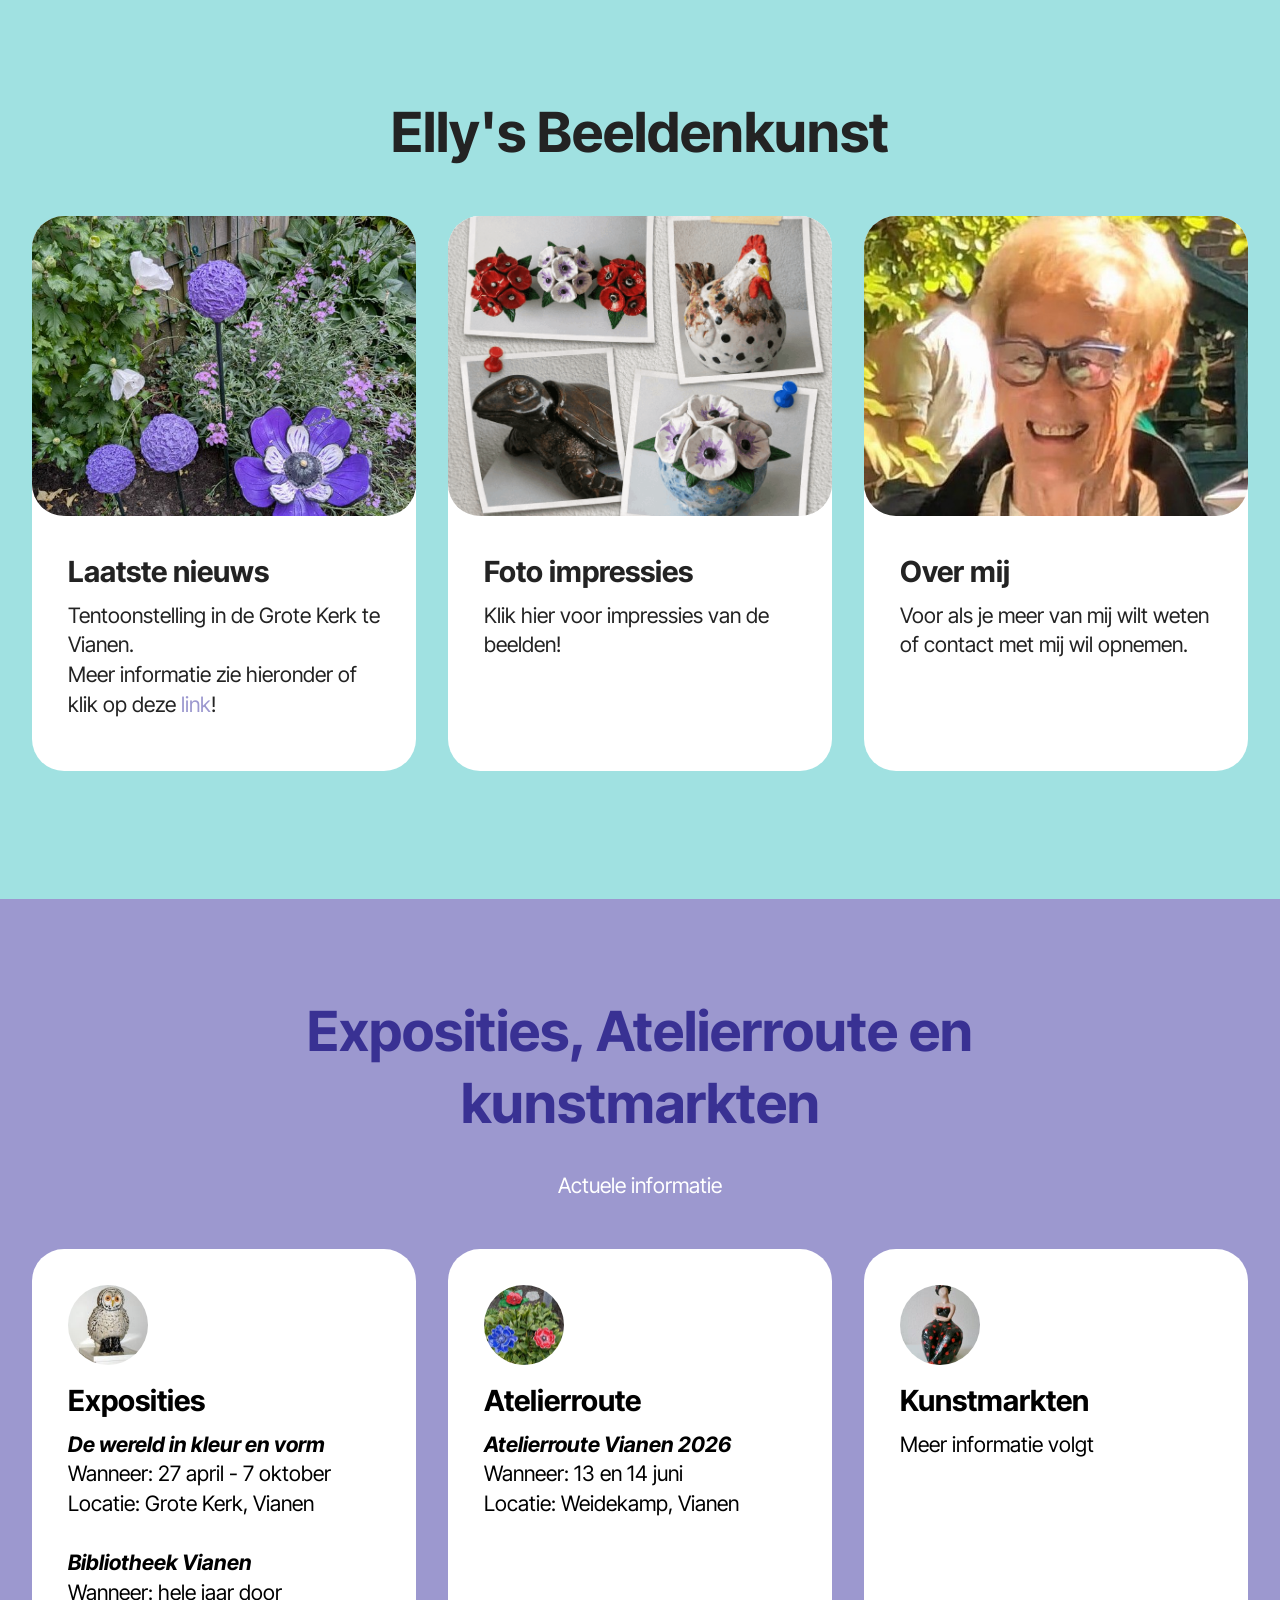
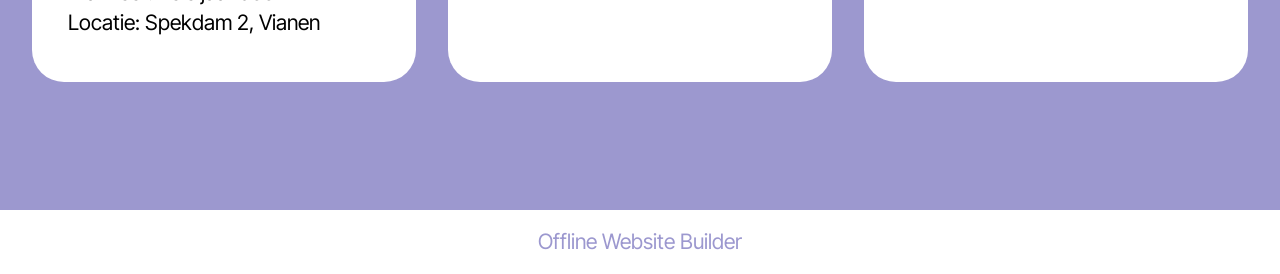
==== commit d5dfc335: "update hadnmatig browser" ====
--- a/index.html
+++ b/index.html
@@ -15,7 +15,7 @@
   <link rel="stylesheet" href="assets/theme/css/style.css">
   <link rel="preload" href="https://fonts.googleapis.com/css?family=Inter+Tight:100,200,300,400,500,600,700,800,900,100i,200i,300i,400i,500i,600i,700i,800i,900i&display=swap" as="style" onload="this.onload=null;this.rel='stylesheet'">
   <noscript><link rel="stylesheet" href="https://fonts.googleapis.com/css?family=Inter+Tight:100,200,300,400,500,600,700,800,900,100i,200i,300i,400i,500i,600i,700i,800i,900i&display=swap"></noscript>
-  <link rel="preload" as="style" href="assets/mobirise/css/mbr-additional.css?v=zKpO6G"><link rel="stylesheet" href="assets/mobirise/css/mbr-additional.css?v=zKpO6G" type="text/css">
+  <link rel="preload" as="style" href="assets/mobirise/css/mbr-additional.css?v=65SXfi"><link rel="stylesheet" href="assets/mobirise/css/mbr-additional.css?v=65SXfi" type="text/css">
 
   
   
@@ -69,11 +69,11 @@
 			<div class="item features-image col-12 col-md-6 col-lg-4">
 				<div class="item-wrapper">
 					<div class="item-img">
-						<img src="assets/images/elly-1-746x1468.jpeg" alt="Mobirise Website Builder">
+						<a href="Over mij.html"><img src="assets/images/elly-1-746x1468.jpeg" alt="over mij"></a>
 					</div>
 					<div class="item-content">
 						<h5 class="item-title mbr-fonts-style display-5">
-							<strong>Contact</strong></h5>
+							<strong>Over mij</strong></h5>
 						<p class="mbr-text mbr-fonts-style display-7">
 							Voor als je meer van mij wilt weten of contact met mij wil opnemen.<br>
 						</p>
@@ -138,7 +138,7 @@
 			</div>
 		</div>
 	</div>
-</section><section class="display-7" style="padding: 0;align-items: center;justify-content: center;flex-wrap: wrap;    align-content: center;display: flex;position: relative;height: 4rem;"><a href="https://mobiri.se/" style="flex: 1 1;height: 4rem;position: absolute;width: 100%;z-index: 1;"><img alt="" style="height: 4rem;" src="[data-uri]"></a><p style="margin: 0;text-align: center;" class="display-7">&#8204;</p><a style="z-index:1" href="https://mobirise.com/builder/ai-website-builder.html">Free AI Website Builder</a></section><script src="assets/bootstrap/js/bootstrap.bundle.min.js"></script>  <script src="assets/smoothscroll/smooth-scroll.js"></script>  <script src="assets/ytplayer/index.js"></script>  <script src="assets/theme/js/script.js"></script>  
+</section><section class="display-7" style="padding: 0;align-items: center;justify-content: center;flex-wrap: wrap;    align-content: center;display: flex;position: relative;height: 4rem;"><a href="https://mobiri.se/" style="flex: 1 1;height: 4rem;position: absolute;width: 100%;z-index: 1;"><img alt="" style="height: 4rem;" src="[data-uri]"></a><p style="margin: 0;text-align: center;" class="display-7">&#8204;</p><a style="z-index:1" href="https://mobirise.com/offline-website-builder.html">Offline Website Builder</a></section><script src="assets/bootstrap/js/bootstrap.bundle.min.js"></script>  <script src="assets/smoothscroll/smooth-scroll.js"></script>  <script src="assets/ytplayer/index.js"></script>  <script src="assets/theme/js/script.js"></script>  
   
   
 </body>
--- a/assets/mobirise/css/mbr-additional.css
+++ b/assets/mobirise/css/mbr-additional.css
@@ -1012,11 +1012,6 @@
     padding-left: 1.5rem;
   }
 }
-@media (min-width: 992px) {
-  .cid-tJGsCG1vVL .navbar-nav {
-    padding-left: 1.5rem;
-  }
-}
 .cid-tJGsCG1vVL .nav-link {
   width: fit-content;
   position: relative;
@@ -1054,7 +1049,7 @@
   height: 90px;
   padding: 0.5rem 0.6rem;
   flex-wrap: nowrap;
-  background: rgba(255, 255, 255, 0.9) !important;
+  background: rgba(12, 44, 104, 0.9) !important;
   left: 0;
   right: 0;
   -webkit-box-pack: justify;
@@ -1066,7 +1061,7 @@
   align-items: center;
   border-radius: 100vw;
   margin-top: 1rem;
-  background-color: #ffffff;
+  background-color: #0c2c68;
   box-shadow: 0 30px 60px 0 rgba(27, 31, 10, 0.08);
 }
 @media (max-width: 992px) {
@@ -1095,8 +1090,8 @@
   border-radius: 1.5rem;
   transition: .3s all !important;
   min-width: auto;
-  background: #ffffff;
-  background: rgba(255, 255, 255, 0.9) !important;
+  background: #0c2c68;
+  background: rgba(12, 44, 104, 0.9) !important;
 }
 .cid-tJGsCG1vVL .nav-item:focus,
 .cid-tJGsCG1vVL .nav-link:focus {
@@ -1253,7 +1248,7 @@
   padding: 0.667em 1.667em;
 }
 .cid-tJGsCG1vVL .navbar.navbar-expand-lg .dropdown .dropdown-menu {
-  background: #ffffff;
+  background: #0c2c68;
 }
 .cid-tJGsCG1vVL .navbar.navbar-expand-lg .dropdown .dropdown-menu .dropdown-submenu {
   margin: 0;
@@ -1417,10 +1412,10 @@
     width: 100%;
     padding: 1rem;
     border-radius: 1.5rem;
-    background: #ffffff;
+    background: #0c2c68;
     opacity: 1;
-    border-color: rgba(255, 255, 255, 0.9) !important;
-    background: rgba(255, 255, 255, 0.9) !important;
+    border-color: rgba(12, 44, 104, 0.9) !important;
+    background: rgba(12, 44, 104, 0.9) !important;
     backdrop-filter: blur(8px);
   }
   .cid-tJGsCG1vVL .navbar-nav .nav-item .nav-link::after {
@@ -2049,3 +2044,97 @@
 .cid-vg2i8DoFcG .content-head {
   max-width: 800px;
 }
+.cid-vg2D8cmzQ0 {
+  padding-top: 8rem;
+  padding-bottom: 8rem;
+  background-color: #ffffff;
+}
+.cid-vg2D8cmzQ0 .mbr-fallback-image.disabled {
+  display: none;
+}
+.cid-vg2D8cmzQ0 .mbr-fallback-image {
+  display: block;
+  background-size: cover;
+  background-position: center center;
+  width: 100%;
+  height: 100%;
+  position: absolute;
+  top: 0;
+}
+@media (max-width: 991px) {
+  .cid-vg2D8cmzQ0 .image-wrapper {
+    margin-bottom: 1rem;
+  }
+}
+.cid-vg2D8cmzQ0 .row {
+  flex-direction: row-reverse;
+}
+.cid-vg2D8cmzQ0 .row {
+  align-items: center;
+}
+@media (max-width: 991px) {
+  .cid-vg2D8cmzQ0 .image-wrapper {
+    padding: 1rem;
+  }
+}
+@media (min-width: 992px) {
+  .cid-vg2D8cmzQ0 .text-wrapper {
+    padding: 0 2rem;
+  }
+}
+.cid-vg2D8cmzQ0 .mbr-section-title {
+  color: #000000;
+  text-align: center;
+}
+.cid-vg2D8cmzQ0 .mbr-text,
+.cid-vg2D8cmzQ0 .mbr-section-btn {
+  color: #000000;
+}
+.cid-vg2DaEnK8U {
+  padding-top: 6rem;
+  padding-bottom: 6rem;
+  background-color: #edefeb;
+}
+.cid-vg2DaEnK8U .mbr-fallback-image.disabled {
+  display: none;
+}
+.cid-vg2DaEnK8U .mbr-fallback-image {
+  display: block;
+  background-size: cover;
+  background-position: center center;
+  width: 100%;
+  height: 100%;
+  position: absolute;
+  top: 0;
+}
+.cid-vg2DaEnK8U .row {
+  justify-content: center;
+}
+.cid-vg2DaEnK8U .item {
+  margin-bottom: 2rem;
+}
+@media (max-width: 767px) {
+  .cid-vg2DaEnK8U .item {
+    margin-bottom: 1rem;
+  }
+}
+.cid-vg2DaEnK8U .item .item-wrapper {
+  display: flex;
+  flex-direction: column;
+  height: 100%;
+  background: #ffffff;
+  padding: 2.25rem;
+}
+@media (min-width: 992px) and (max-width: 1200px) {
+  .cid-vg2DaEnK8U .item .item-wrapper {
+    padding: 2rem 1.5rem;
+  }
+}
+@media (max-width: 767px) {
+  .cid-vg2DaEnK8U .item .item-wrapper {
+    padding: 2rem 1.5rem;
+  }
+}
+.cid-vg2DaEnK8U .content-head {
+  max-width: 800px;
+}
--- a/assets/mobirise/css/mbr-additional.css
+++ b/assets/mobirise/css/mbr-additional.css
@@ -1012,11 +1012,6 @@
     padding-left: 1.5rem;
   }
 }
-@media (min-width: 992px) {
-  .cid-tJGsCG1vVL .navbar-nav {
-    padding-left: 1.5rem;
-  }
-}
 .cid-tJGsCG1vVL .nav-link {
   width: fit-content;
   position: relative;
@@ -1054,7 +1049,7 @@
   height: 90px;
   padding: 0.5rem 0.6rem;
   flex-wrap: nowrap;
-  background: rgba(255, 255, 255, 0.9) !important;
+  background: rgba(12, 44, 104, 0.9) !important;
   left: 0;
   right: 0;
   -webkit-box-pack: justify;
@@ -1066,7 +1061,7 @@
   align-items: center;
   border-radius: 100vw;
   margin-top: 1rem;
-  background-color: #ffffff;
+  background-color: #0c2c68;
   box-shadow: 0 30px 60px 0 rgba(27, 31, 10, 0.08);
 }
 @media (max-width: 992px) {
@@ -1095,8 +1090,8 @@
   border-radius: 1.5rem;
   transition: .3s all !important;
   min-width: auto;
-  background: #ffffff;
-  background: rgba(255, 255, 255, 0.9) !important;
+  background: #0c2c68;
+  background: rgba(12, 44, 104, 0.9) !important;
 }
 .cid-tJGsCG1vVL .nav-item:focus,
 .cid-tJGsCG1vVL .nav-link:focus {
@@ -1253,7 +1248,7 @@
   padding: 0.667em 1.667em;
 }
 .cid-tJGsCG1vVL .navbar.navbar-expand-lg .dropdown .dropdown-menu {
-  background: #ffffff;
+  background: #0c2c68;
 }
 .cid-tJGsCG1vVL .navbar.navbar-expand-lg .dropdown .dropdown-menu .dropdown-submenu {
   margin: 0;
@@ -1417,10 +1412,10 @@
     width: 100%;
     padding: 1rem;
     border-radius: 1.5rem;
-    background: #ffffff;
+    background: #0c2c68;
     opacity: 1;
-    border-color: rgba(255, 255, 255, 0.9) !important;
-    background: rgba(255, 255, 255, 0.9) !important;
+    border-color: rgba(12, 44, 104, 0.9) !important;
+    background: rgba(12, 44, 104, 0.9) !important;
     backdrop-filter: blur(8px);
   }
   .cid-tJGsCG1vVL .navbar-nav .nav-item .nav-link::after {
@@ -2049,3 +2044,97 @@
 .cid-vg2i8DoFcG .content-head {
   max-width: 800px;
 }
+.cid-vg2D8cmzQ0 {
+  padding-top: 8rem;
+  padding-bottom: 8rem;
+  background-color: #ffffff;
+}
+.cid-vg2D8cmzQ0 .mbr-fallback-image.disabled {
+  display: none;
+}
+.cid-vg2D8cmzQ0 .mbr-fallback-image {
+  display: block;
+  background-size: cover;
+  background-position: center center;
+  width: 100%;
+  height: 100%;
+  position: absolute;
+  top: 0;
+}
+@media (max-width: 991px) {
+  .cid-vg2D8cmzQ0 .image-wrapper {
+    margin-bottom: 1rem;
+  }
+}
+.cid-vg2D8cmzQ0 .row {
+  flex-direction: row-reverse;
+}
+.cid-vg2D8cmzQ0 .row {
+  align-items: center;
+}
+@media (max-width: 991px) {
+  .cid-vg2D8cmzQ0 .image-wrapper {
+    padding: 1rem;
+  }
+}
+@media (min-width: 992px) {
+  .cid-vg2D8cmzQ0 .text-wrapper {
+    padding: 0 2rem;
+  }
+}
+.cid-vg2D8cmzQ0 .mbr-section-title {
+  color: #000000;
+  text-align: center;
+}
+.cid-vg2D8cmzQ0 .mbr-text,
+.cid-vg2D8cmzQ0 .mbr-section-btn {
+  color: #000000;
+}
+.cid-vg2DaEnK8U {
+  padding-top: 6rem;
+  padding-bottom: 6rem;
+  background-color: #edefeb;
+}
+.cid-vg2DaEnK8U .mbr-fallback-image.disabled {
+  display: none;
+}
+.cid-vg2DaEnK8U .mbr-fallback-image {
+  display: block;
+  background-size: cover;
+  background-position: center center;
+  width: 100%;
+  height: 100%;
+  position: absolute;
+  top: 0;
+}
+.cid-vg2DaEnK8U .row {
+  justify-content: center;
+}
+.cid-vg2DaEnK8U .item {
+  margin-bottom: 2rem;
+}
+@media (max-width: 767px) {
+  .cid-vg2DaEnK8U .item {
+    margin-bottom: 1rem;
+  }
+}
+.cid-vg2DaEnK8U .item .item-wrapper {
+  display: flex;
+  flex-direction: column;
+  height: 100%;
+  background: #ffffff;
+  padding: 2.25rem;
+}
+@media (min-width: 992px) and (max-width: 1200px) {
+  .cid-vg2DaEnK8U .item .item-wrapper {
+    padding: 2rem 1.5rem;
+  }
+}
+@media (max-width: 767px) {
+  .cid-vg2DaEnK8U .item .item-wrapper {
+    padding: 2rem 1.5rem;
+  }
+}
+.cid-vg2DaEnK8U .content-head {
+  max-width: 800px;
+}
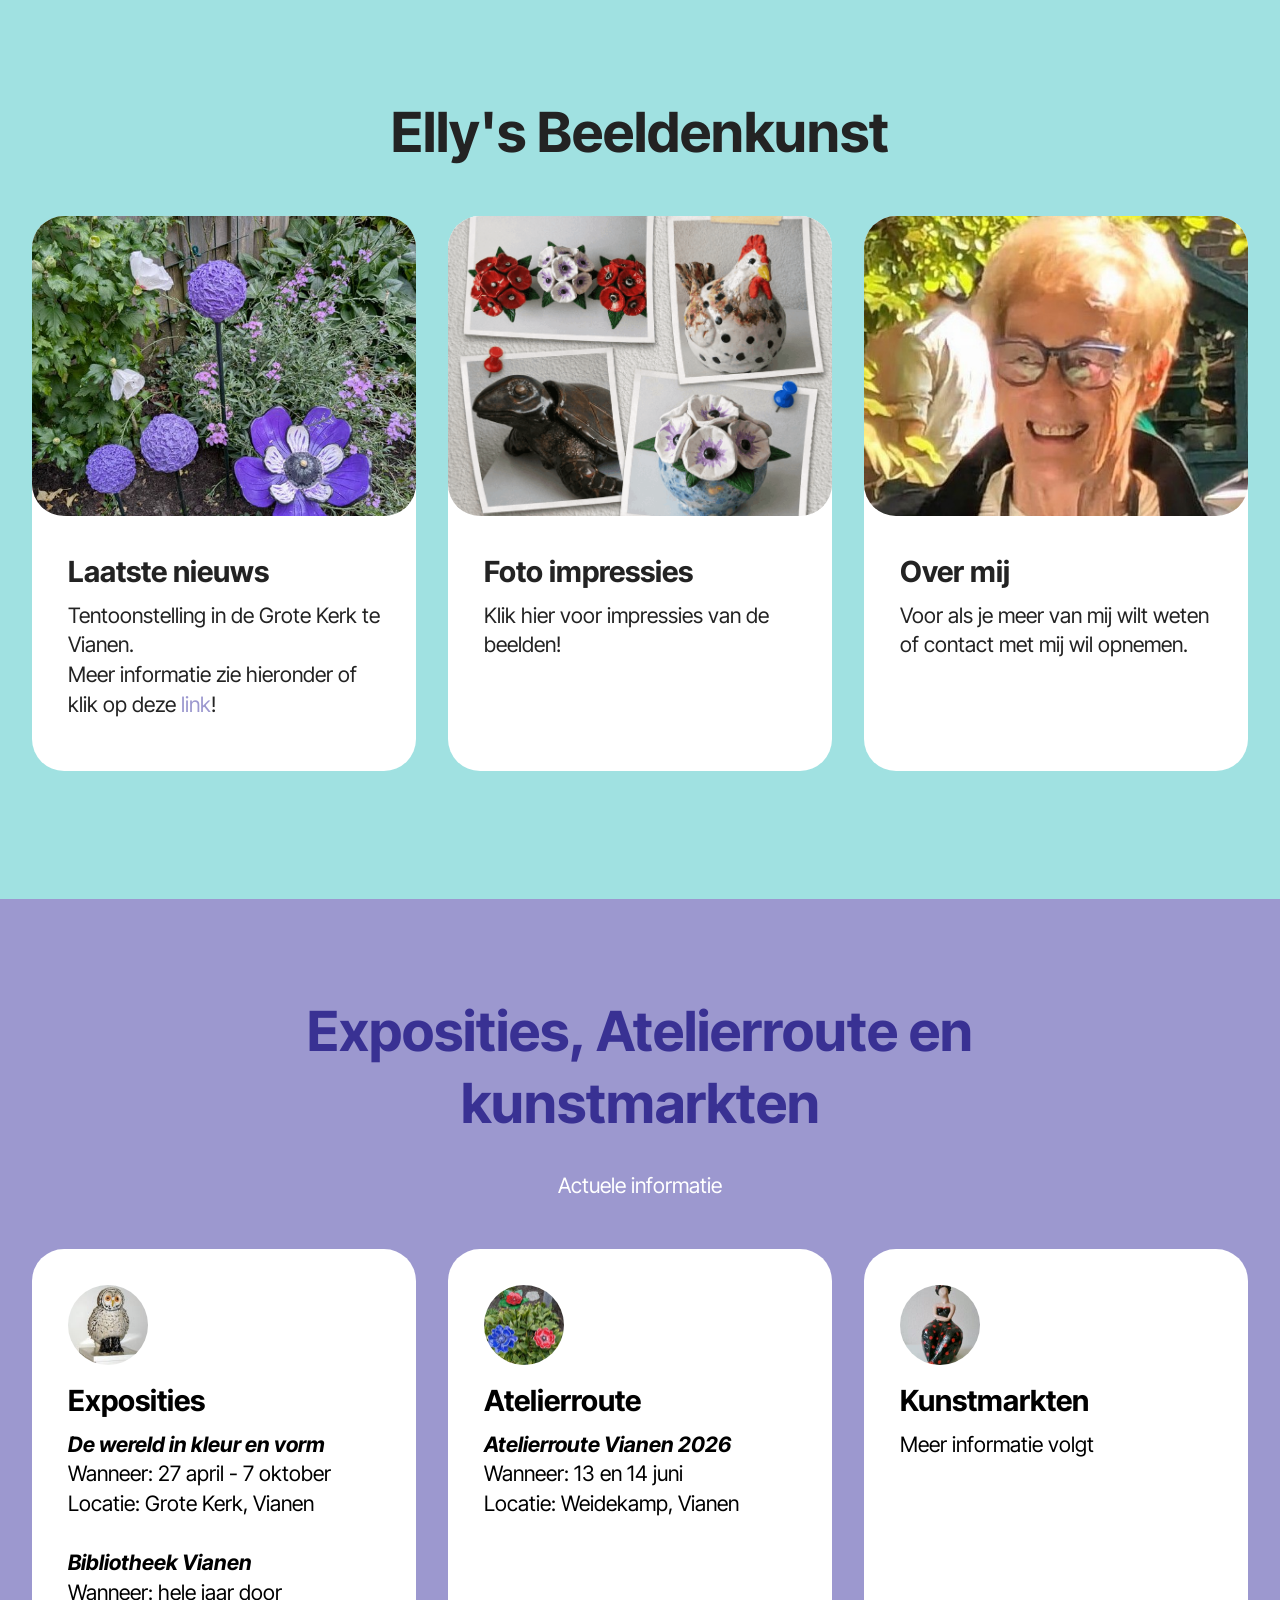
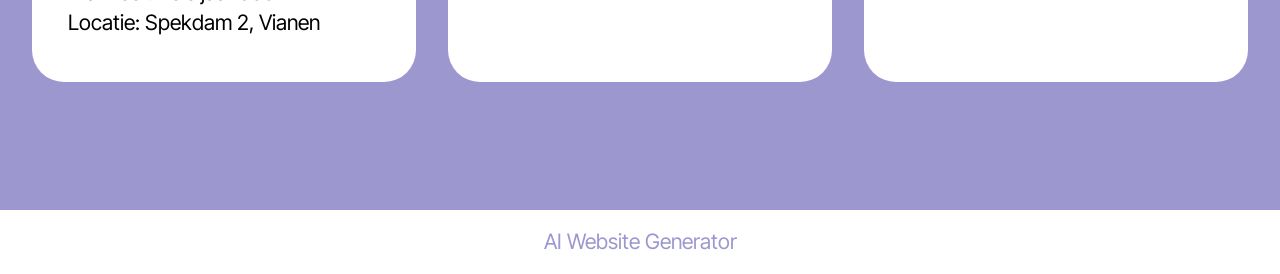
==== commit 9b170ea4: "deel" ====
--- a/index.html
+++ b/index.html
@@ -15,7 +15,7 @@
   <link rel="stylesheet" href="assets/theme/css/style.css">
   <link rel="preload" href="https://fonts.googleapis.com/css?family=Inter+Tight:100,200,300,400,500,600,700,800,900,100i,200i,300i,400i,500i,600i,700i,800i,900i&display=swap" as="style" onload="this.onload=null;this.rel='stylesheet'">
   <noscript><link rel="stylesheet" href="https://fonts.googleapis.com/css?family=Inter+Tight:100,200,300,400,500,600,700,800,900,100i,200i,300i,400i,500i,600i,700i,800i,900i&display=swap"></noscript>
-  <link rel="preload" as="style" href="assets/mobirise/css/mbr-additional.css?v=65SXfi"><link rel="stylesheet" href="assets/mobirise/css/mbr-additional.css?v=65SXfi" type="text/css">
+  <link rel="preload" as="style" href="assets/mobirise/css/mbr-additional.css?v=V6OPD0"><link rel="stylesheet" href="assets/mobirise/css/mbr-additional.css?v=V6OPD0" type="text/css">
 
   
   
@@ -138,7 +138,7 @@
 			</div>
 		</div>
 	</div>
-</section><section class="display-7" style="padding: 0;align-items: center;justify-content: center;flex-wrap: wrap;    align-content: center;display: flex;position: relative;height: 4rem;"><a href="https://mobiri.se/" style="flex: 1 1;height: 4rem;position: absolute;width: 100%;z-index: 1;"><img alt="" style="height: 4rem;" src="[data-uri]"></a><p style="margin: 0;text-align: center;" class="display-7">&#8204;</p><a style="z-index:1" href="https://mobirise.com/offline-website-builder.html">Offline Website Builder</a></section><script src="assets/bootstrap/js/bootstrap.bundle.min.js"></script>  <script src="assets/smoothscroll/smooth-scroll.js"></script>  <script src="assets/ytplayer/index.js"></script>  <script src="assets/theme/js/script.js"></script>  
+</section><section class="display-7" style="padding: 0;align-items: center;justify-content: center;flex-wrap: wrap;    align-content: center;display: flex;position: relative;height: 4rem;"><a href="https://mobiri.se/" style="flex: 1 1;height: 4rem;position: absolute;width: 100%;z-index: 1;"><img alt="" style="height: 4rem;" src="[data-uri]"></a><p style="margin: 0;text-align: center;" class="display-7">&#8204;</p><a style="z-index:1" href="https://mobirise.com/builder/ai-website-generator.html">AI Website Generator</a></section><script src="assets/bootstrap/js/bootstrap.bundle.min.js"></script>  <script src="assets/smoothscroll/smooth-scroll.js"></script>  <script src="assets/ytplayer/index.js"></script>  <script src="assets/theme/js/script.js"></script>  
   
   
 </body>
